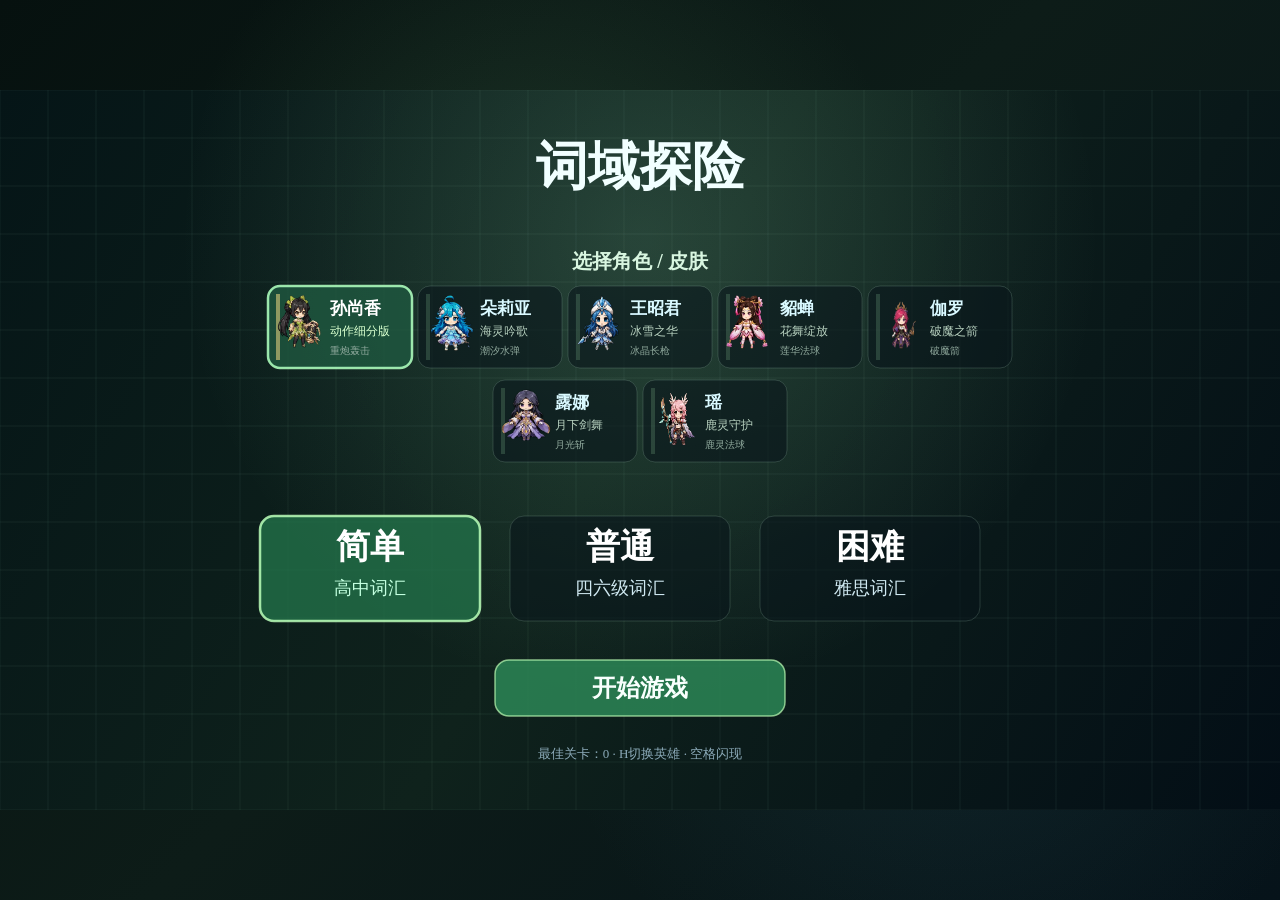
==== index.html @ 6ae08de0 "Initial GitHub Pages deployment" ====
<!doctype html>
<html lang="zh-CN">
<head>
  <meta charset="utf-8">
  <meta name="viewport" content="width=device-width, initial-scale=1, viewport-fit=cover, user-scalable=no">
  <meta name="theme-color" content="#071014">
  <title>词域探险 Word Realm</title>
  <link rel="stylesheet" href="./styles.css?v=20260703-maze-v51-lazy-cache">
</head>
<body>
  <main id="app" aria-label="词域探险 Word Realm">
    <canvas id="game" width="1280" height="720" aria-label="词域探险游戏画面"></canvas>

    <div id="touchLayer" aria-hidden="true">
      <div class="stick-zone" id="moveZone">
        <span>移动</span>
        <div class="stick-knob" id="moveKnob"></div>
      </div>
      <div class="touch-buttons">
        <button type="button" data-action="fire" class="primary">发射</button>
        <button type="button" data-action="dash">闪避</button>
        <button type="button" data-action="book">图鉴</button>
        <button type="button" data-action="pause">暂停</button>
      </div>
    </div>

    <div id="mobileSystemControls" aria-label="手机快捷控制">
      <button type="button" id="mobileFullscreenBtn" data-action="fullscreen">全屏</button>
      <button type="button" id="mobileResumeBtn" data-action="resume">继续</button>
      <button type="button" id="mobileRestartBtn" data-action="restart">重开</button>
    </div>

    <div id="loading" role="status">加载词库与素材...</div>
  </main>

  <script src="./game.js?v=20260703-maze-v51-lazy-cache" defer></script>
  <script>
    if ("serviceWorker" in navigator && location.protocol !== "file:") {
      window.addEventListener("load", () => {
        navigator.serviceWorker.register("./sw.js?v=20260703-maze-v51-lazy-cache").catch(console.warn);
      });
    }
  </script>
</body>
</html>
---- styles.css ----
html,
body {
  margin: 0;
  width: 100%;
  height: 100%;
  overflow: hidden;
  background: #071014;
  color: #eef5f8;
  font-family: "Microsoft YaHei UI", "PingFang SC", "Segoe UI", sans-serif;
  touch-action: none;
  -webkit-user-select: none;
  user-select: none;
}

#app {
  position: fixed;
  inset: 0;
  display: flex;
  align-items: center;
  justify-content: center;
  background: radial-gradient(circle at 50% 35%, #18242d 0, #071014 58%);
}

#game {
  width: min(100vw, calc(100vh * 16 / 9));
  height: min(100vh, calc(100vw * 9 / 16));
  display: block;
}

#loading {
  position: absolute;
  left: 50%;
  top: 50%;
  transform: translate(-50%, -50%);
  padding: 14px 18px;
  border: 1px solid rgba(255, 255, 255, 0.18);
  border-radius: 8px;
  background: rgba(8, 15, 20, 0.88);
  color: #d8e8ee;
  font-weight: 700;
}

#touchLayer {
  position: absolute;
  inset: 0;
  pointer-events: none;
  z-index: 3;
}

body:not([data-game-mode="playing"]) #touchLayer {
  display: none;
}

.stick-zone {
  position: absolute;
  bottom: max(22px, env(safe-area-inset-bottom));
  width: clamp(122px, 18vw, 168px);
  height: clamp(122px, 18vw, 168px);
  border-radius: 50%;
  border: 2px solid rgba(117, 218, 255, 0.28);
  background:
    radial-gradient(circle at 50% 50%, rgba(117, 218, 255, 0.18), rgba(8, 20, 28, 0.18) 58%, rgba(8, 20, 28, 0.06));
  box-shadow: inset 0 0 22px rgba(92, 206, 255, 0.16), 0 10px 28px rgba(0, 0, 0, 0.22);
  pointer-events: auto;
  touch-action: none;
}

.stick-zone span {
  position: absolute;
  left: 50%;
  top: 50%;
  transform: translate(-50%, -50%);
  color: rgba(238, 248, 250, 0.34);
  font-size: 12px;
  font-weight: 800;
}

#moveZone {
  left: max(24px, env(safe-area-inset-left));
}

#aimZone {
  right: max(126px, calc(env(safe-area-inset-right) + 126px));
  bottom: max(82px, calc(env(safe-area-inset-bottom) + 82px));
  width: clamp(58px, 8vw, 76px);
  height: clamp(58px, 8vw, 76px);
  border-color: rgba(132, 212, 255, 0.36);
  background: rgba(18, 38, 52, 0.2);
}

#aimZone span {
  display: none;
}

.stick-knob {
  position: absolute;
  left: 50%;
  top: 50%;
  width: 48px;
  height: 48px;
  margin: -24px;
  border-radius: 50%;
  border: 2px solid rgba(234, 245, 250, 0.62);
  background: rgba(120, 220, 255, 0.18);
  box-shadow: 0 10px 28px rgba(0, 0, 0, 0.44);
}

.stick-knob::after {
  content: "";
  position: absolute;
  left: 16px;
  top: 16px;
  width: 12px;
  height: 12px;
  border-radius: 50%;
  background: #f3cf62;
}

.touch-buttons {
  position: absolute;
  right: max(14px, env(safe-area-inset-right));
  bottom: max(12px, env(safe-area-inset-bottom));
  width: 350px;
  height: 238px;
  pointer-events: none;
}

.touch-buttons button {
  position: absolute;
  width: 68px;
  height: 68px;
  min-width: 0;
  border: 2px solid rgba(182, 222, 244, 0.58);
  border-radius: 50%;
  background:
    radial-gradient(circle at 38% 28%, rgba(255, 255, 255, 0.26), rgba(70, 129, 163, 0.48) 42%, rgba(13, 36, 50, 0.72));
  color: #f3f8fa;
  font: inherit;
  font-size: 13px;
  font-weight: 800;
  line-height: 1.08;
  pointer-events: auto;
  touch-action: none;
  text-shadow: 0 1px 4px rgba(0, 0, 0, 0.86);
  box-shadow: inset 0 0 16px rgba(255, 255, 255, 0.1), 0 8px 22px rgba(0, 0, 0, 0.34);
}

.touch-buttons button.primary {
  right: 18px;
  bottom: 18px;
  width: 102px;
  height: 102px;
  border-width: 3px;
  border-color: rgba(255, 219, 132, 0.72);
  background:
    radial-gradient(circle at 36% 30%, rgba(255, 255, 255, 0.34), rgba(255, 130, 217, 0.76) 35%, rgba(122, 42, 152, 0.86) 68%, rgba(33, 28, 62, 0.9));
  color: #fff8fd;
  font-size: 18px;
}

.touch-buttons button:active {
  filter: brightness(1.18);
  transform: scale(0.96);
}

.touch-buttons button[data-action="dash"] {
  right: 154px;
  bottom: 16px;
  background:
    radial-gradient(circle at 38% 30%, rgba(255, 255, 255, 0.3), rgba(255, 214, 77, 0.7) 38%, rgba(88, 66, 18, 0.82));
}

.touch-buttons button[data-action="potion"] {
  right: 126px;
  bottom: 116px;
  width: 78px;
  height: 78px;
  background:
    radial-gradient(circle at 36% 28%, rgba(255, 255, 255, 0.28), rgba(153, 94, 255, 0.74) 40%, rgba(61, 37, 111, 0.84));
}

.touch-buttons button[data-action="interact"] {
  right: 224px;
  bottom: 88px;
  width: 70px;
  height: 70px;
  background:
    radial-gradient(circle at 36% 28%, rgba(255, 255, 255, 0.28), rgba(88, 208, 139, 0.7) 42%, rgba(24, 84, 58, 0.82));
}

.touch-buttons button[data-action="book"] {
  right: 242px;
  bottom: 8px;
  width: 54px;
  height: 54px;
  font-size: 12px;
  background: rgba(20, 44, 58, 0.72);
}

.touch-buttons button[data-action="pause"] {
  right: 8px;
  bottom: 140px;
  width: 50px;
  height: 50px;
  font-size: 12px;
  background: rgba(20, 44, 58, 0.72);
}

@media (hover: hover) and (pointer: fine) and (min-width: 760px) {
  #touchLayer {
    display: none;
  }
}

@media (orientation: portrait) {
  .stick-zone {
    bottom: max(24px, env(safe-area-inset-bottom));
    width: min(34vw, 150px);
    height: min(34vw, 150px);
  }

  .touch-buttons {
    right: max(8px, env(safe-area-inset-right));
    bottom: max(10px, env(safe-area-inset-bottom));
    width: min(58vw, 300px);
    height: 228px;
  }

  .touch-buttons button,
  .touch-buttons button.primary {
    width: 58px;
    height: 58px;
    font-size: 12px;
  }

  .touch-buttons button.primary {
    right: 8px;
    bottom: 16px;
    width: 92px;
    height: 92px;
    font-size: 16px;
  }

  .touch-buttons button[data-action="dash"] {
    right: 112px;
    bottom: 14px;
  }

  .touch-buttons button[data-action="potion"] {
    right: 92px;
    bottom: 100px;
    width: 72px;
    height: 72px;
  }

  .touch-buttons button[data-action="interact"] {
    right: 170px;
    bottom: 74px;
    width: 66px;
    height: 66px;
  }

  .touch-buttons button[data-action="book"] {
    right: 182px;
    bottom: 8px;
    width: 50px;
    height: 50px;
  }

  .touch-buttons button[data-action="pause"] {
    right: 4px;
    bottom: 128px;
    width: 48px;
    height: 48px;
  }

  #aimZone {
    right: max(112px, calc(env(safe-area-inset-right) + 112px));
    bottom: max(54px, calc(env(safe-area-inset-bottom) + 54px));
    width: 72px;
    height: 72px;
  }
}

/* v4 mobile control cleanup: no interact button, no right aim wheel, no shield button. */
#mobileSystemControls {
  position: absolute;
  top: max(12px, env(safe-area-inset-top));
  right: max(12px, env(safe-area-inset-right));
  z-index: 12;
  display: none;
  flex-direction: column;
  gap: 8px;
  pointer-events: auto;
}

#mobileSystemControls button {
  min-width: 58px;
  height: 38px;
  padding: 0 12px;
  border: 1px solid rgba(192, 232, 255, 0.62);
  border-radius: 999px;
  background: rgba(12, 31, 44, 0.76);
  color: #effaff;
  font: inherit;
  font-size: 14px;
  font-weight: 800;
  letter-spacing: 0.02em;
  pointer-events: auto;
  touch-action: manipulation;
  -webkit-tap-highlight-color: transparent;
  text-shadow: 0 1px 4px rgba(0, 0, 0, 0.82);
  box-shadow: 0 8px 22px rgba(0, 0, 0, 0.28), inset 0 0 12px rgba(255, 255, 255, 0.08);
}

#mobileSystemControls button:active {
  transform: scale(0.96);
  filter: brightness(1.14);
}

#mobileResumeBtn {
  display: none !important;
  background: rgba(56, 117, 73, 0.86) !important;
  border-color: rgba(170, 255, 179, 0.72) !important;
}

body[data-game-mode="paused"] #mobileSystemControls #mobileResumeBtn {
  display: inline-flex !important;
  align-items: center;
  justify-content: center;
}

#mobileSystemControls #mobileRestartBtn {
  display: none !important;
  background: rgba(117, 76, 40, 0.86) !important;
  border-color: rgba(255, 211, 133, 0.72) !important;
}

body[data-game-mode="playing"] #mobileSystemControls #mobileRestartBtn,
body[data-game-mode="paused"] #mobileSystemControls #mobileRestartBtn {
  display: inline-flex !important;
  align-items: center;
  justify-content: center;
}

@media (hover: none), (pointer: coarse), (max-width: 900px) {
  #mobileSystemControls {
    display: flex;
  }

  body[data-game-mode="playing"] #touchLayer {
    display: block;
  }

  #aimZone,
  .touch-buttons button[data-action="interact"],
  .touch-buttons button[data-action="potion"] {
    display: none !important;
  }

  .touch-buttons {
    right: max(14px, env(safe-area-inset-right));
    bottom: max(12px, env(safe-area-inset-bottom));
    width: 216px;
    height: 156px;
  }

  .touch-buttons button.primary {
    right: 8px;
    bottom: 10px;
    width: 104px;
    height: 104px;
  }

  .touch-buttons button[data-action="dash"] {
    right: 122px;
    bottom: 12px;
    width: 72px;
    height: 72px;
  }

  .touch-buttons button[data-action="book"] {
    right: 128px;
    bottom: 94px;
    width: 56px;
    height: 48px;
    border-radius: 16px;
  }

  .touch-buttons button[data-action="pause"] {
    right: 16px;
    bottom: 122px;
    width: 64px;
    height: 42px;
    border-radius: 16px;
  }
}

@media (orientation: portrait) {
  .touch-buttons {
    width: 206px;
    height: 148px;
  }

  .touch-buttons button.primary {
    right: 4px;
    bottom: 8px;
    width: 96px;
    height: 96px;
  }

  .touch-buttons button[data-action="dash"] {
    right: 112px;
    bottom: 10px;
    width: 68px;
    height: 68px;
  }

  .touch-buttons button[data-action="book"] {
    right: 118px;
    bottom: 88px;
  }

  .touch-buttons button[data-action="pause"] {
    right: 8px;
    bottom: 112px;
  }
}


#app:fullscreen,
#app:-webkit-full-screen,
body[data-fullscreen="1"] #app {
  width: 100vw;
  height: 100vh;
  background: radial-gradient(circle at 50% 40%, #1f2b39 0, #060c11 72%);
}

#app:fullscreen #game,
#app:-webkit-full-screen #game,
body[data-fullscreen="1"] #game {
  width: 100vw;
  height: 100vh;
  max-width: 100vw;
  max-height: 100vh;
  object-fit: contain;
}


/* v19 UI polish */
#app {
  background: radial-gradient(circle at 50% 35%, #16202a 0, #091117 62%, #060b10 100%);
}

#loading {
  padding: 16px 22px;
  border: 1px solid rgba(181, 223, 245, 0.22);
  border-radius: 14px;
  background: rgba(7, 13, 18, 0.88);
  box-shadow: 0 14px 40px rgba(0,0,0,.35);
}

.stick-zone {
  border-color: rgba(163, 223, 248, 0.34);
  background: radial-gradient(circle at 50% 50%, rgba(118, 208, 248, 0.2), rgba(8, 20, 28, 0.28) 56%, rgba(8, 20, 28, 0.08));
}

.stick-knob {
  width: 52px;
  height: 52px;
  margin: -26px;
  border-radius: 50%;
  background: linear-gradient(180deg, rgba(166,232,255,.35), rgba(85,177,214,.18));
}

.touch-buttons {
  width: 264px;
  height: 184px;
  right: max(16px, env(safe-area-inset-right));
  bottom: max(16px, env(safe-area-inset-bottom));
}

.touch-buttons button {
  border-radius: 22px;
  backdrop-filter: blur(6px);
  -webkit-backdrop-filter: blur(6px);
}

.touch-buttons button.primary {
  right: 10px;
  bottom: 10px;
  width: 110px;
  height: 110px;
  border-radius: 28px;
  font-size: 19px;
  box-shadow: inset 0 0 18px rgba(255,255,255,.08), 0 12px 28px rgba(0,0,0,.38);
}

.touch-buttons button[data-action="dash"] {
  right: 128px;
  bottom: 12px;
  width: 82px;
  height: 82px;
  border-radius: 24px;
}

.touch-buttons button[data-action="book"] {
  right: 132px;
  bottom: 106px;
  width: 74px;
  height: 48px;
  border-radius: 16px;
}

.touch-buttons button[data-action="pause"] {
  right: 16px;
  bottom: 128px;
  width: 78px;
  height: 48px;
  border-radius: 16px;
}

#mobileSystemControls {
  top: max(12px, env(safe-area-inset-top));
  right: max(12px, env(safe-area-inset-right));
  flex-direction: row;
  flex-wrap: wrap;
  justify-content: flex-end;
  gap: 10px;
  max-width: 260px;
}

#mobileSystemControls button {
  min-width: 68px;
  height: 40px;
  padding: 0 14px;
  border-radius: 14px;
  background: rgba(8, 18, 27, 0.84);
  box-shadow: 0 10px 24px rgba(0, 0, 0, 0.32), inset 0 0 14px rgba(255,255,255,.06);
}

@media (hover: none), (pointer: coarse), (max-width: 900px) {
  .touch-buttons {
    width: 248px;
    height: 178px;
  }
  .touch-buttons button.primary {
    width: 104px;
    height: 104px;
  }
  .touch-buttons button[data-action="dash"] {
    width: 78px;
    height: 78px;
  }
  .touch-buttons button[data-action="book"] {
    width: 70px;
    height: 46px;
  }
  .touch-buttons button[data-action="pause"] {
    width: 72px;
    height: 46px;
  }
}

@media (orientation: portrait) {
  .touch-buttons {
    width: 236px;
    height: 170px;
  }
  .touch-buttons button.primary {
    width: 100px;
    height: 100px;
  }
  .touch-buttons button[data-action="dash"] {
    width: 74px;
    height: 74px;
  }
}


/* v20: 右上角头像作为设置入口，手机系统按钮移到左上避免遮挡头像 */
#mobileSystemControls {
  left: max(12px, env(safe-area-inset-left));
  right: auto;
  justify-content: flex-start;
}

#mobileSystemControls button {
  min-width: 62px;
  height: 38px;
}


/* v24 科技感 + 磨砂玻璃质感 */
#app {
  background:
    radial-gradient(circle at 50% 32%, rgba(18, 72, 98, .34), transparent 42%),
    linear-gradient(135deg, #040b12 0%, #091521 48%, #021016 100%);
}

#loading {
  border-radius: 16px;
  border-color: rgba(121, 232, 255, .38);
  background: rgba(8, 22, 33, .62);
  backdrop-filter: blur(14px) saturate(1.3);
  -webkit-backdrop-filter: blur(14px) saturate(1.3);
  box-shadow: 0 18px 48px rgba(0,0,0,.46), inset 0 0 24px rgba(105, 230, 255, .08);
}

.stick-zone,
.touch-buttons button,
#mobileSystemControls button {
  backdrop-filter: blur(14px) saturate(1.35);
  -webkit-backdrop-filter: blur(14px) saturate(1.35);
}

.stick-zone {
  border-color: rgba(112, 232, 255, .38);
  background:
    radial-gradient(circle at 50% 50%, rgba(128, 234, 255, .16), rgba(12, 30, 44, .28) 58%, rgba(9, 18, 28, .10));
  box-shadow: inset 0 0 22px rgba(112, 232, 255, .16), 0 14px 30px rgba(0,0,0,.36);
}

.stick-knob {
  border-color: rgba(223, 252, 255, .68);
  background: linear-gradient(180deg, rgba(210, 250, 255, .36), rgba(72, 202, 239, .22));
  box-shadow: 0 12px 30px rgba(0,0,0,.44), inset 0 0 16px rgba(122,232,255,.12);
}

.touch-buttons button {
  border: 1px solid rgba(134, 230, 255, .45);
  border-radius: 22px;
  background:
    linear-gradient(145deg, rgba(255,255,255,.18), rgba(255,255,255,.04)),
    rgba(8, 25, 38, .50);
  color: #effcff;
  box-shadow: 0 12px 30px rgba(0,0,0,.36), inset 0 0 18px rgba(121, 232, 255, .08);
}

.touch-buttons button.primary {
  border-color: rgba(255, 224, 135, .64);
  background:
    linear-gradient(145deg, rgba(255,255,255,.22), rgba(255,255,255,.06)),
    radial-gradient(circle at 35% 25%, rgba(255,222,135,.40), rgba(20,92,124,.58) 52%, rgba(7,23,38,.72));
}

.touch-buttons button[data-action="dash"] {
  border-color: rgba(133, 255, 215, .55);
  background:
    linear-gradient(145deg, rgba(255,255,255,.18), rgba(255,255,255,.04)),
    radial-gradient(circle at 35% 25%, rgba(111,255,217,.28), rgba(8,63,74,.58) 58%, rgba(7,23,38,.72));
}

.touch-buttons button[data-action="book"],
.touch-buttons button[data-action="pause"],
#mobileSystemControls button {
  border-color: rgba(134, 230, 255, .40);
  background:
    linear-gradient(145deg, rgba(255,255,255,.15), rgba(255,255,255,.04)),
    rgba(7, 22, 34, .56);
}

.touch-buttons button:active,
#mobileSystemControls button:active {
  filter: brightness(1.22);
  transform: scale(.96);
}

#mobileSystemControls button {
  border-radius: 16px;
  color: #eaffff;
  text-shadow: 0 1px 5px rgba(0,0,0,.75);
}

/* v40: softer art direction and steadier mobile controls */
#app {
  background:
    radial-gradient(circle at 42% 28%, rgba(81, 134, 91, .26), transparent 38%),
    radial-gradient(circle at 74% 70%, rgba(52, 105, 123, .18), transparent 36%),
    linear-gradient(135deg, #06110f 0%, #0d1c18 48%, #06131a 100%);
}

#game {
  filter: saturate(1.04) contrast(1.02);
}

.stick-zone {
  border-color: rgba(186, 233, 203, .42);
  background:
    radial-gradient(circle at 50% 50%, rgba(214, 246, 209, .14), rgba(22, 50, 45, .30) 58%, rgba(9, 18, 20, .12));
}

.stick-knob::after {
  background: #ffe08a;
}

.touch-buttons {
  width: 252px;
  height: 180px;
}

.touch-buttons button {
  border-color: rgba(202, 239, 215, .46);
  color: #f4fff7;
  background:
    linear-gradient(145deg, rgba(255,255,255,.18), rgba(255,255,255,.05)),
    rgba(11, 31, 29, .54);
}

.touch-buttons button.primary {
  border-color: rgba(255, 226, 144, .72);
  background:
    linear-gradient(145deg, rgba(255,255,255,.24), rgba(255,255,255,.07)),
    radial-gradient(circle at 35% 25%, rgba(255,222,135,.44), rgba(48,122,85,.66) 54%, rgba(8,30,32,.76));
}

.touch-buttons button[data-action="dash"] {
  border-color: rgba(151, 241, 206, .62);
  background:
    linear-gradient(145deg, rgba(255,255,255,.19), rgba(255,255,255,.05)),
    radial-gradient(circle at 35% 25%, rgba(134,245,199,.32), rgba(33,94,72,.62) 58%, rgba(8,30,32,.76));
}

#mobileSystemControls {
  top: max(12px, env(safe-area-inset-top));
  left: max(12px, env(safe-area-inset-left));
  right: auto;
  max-width: min(50vw, 260px);
  gap: 8px;
}

#mobileSystemControls button {
  min-width: 60px;
  height: 38px;
  border-radius: 14px;
  border-color: rgba(202, 239, 215, .44);
  background:
    linear-gradient(145deg, rgba(255,255,255,.15), rgba(255,255,255,.04)),
    rgba(8, 24, 27, .66);
}

body[data-game-mode="playing"] #mobileSystemControls,
body[data-game-mode="paused"] #mobileSystemControls {
  top: max(58px, calc(env(safe-area-inset-top) + 58px));
  flex-direction: column;
  align-items: flex-start;
  max-width: 72px;
}
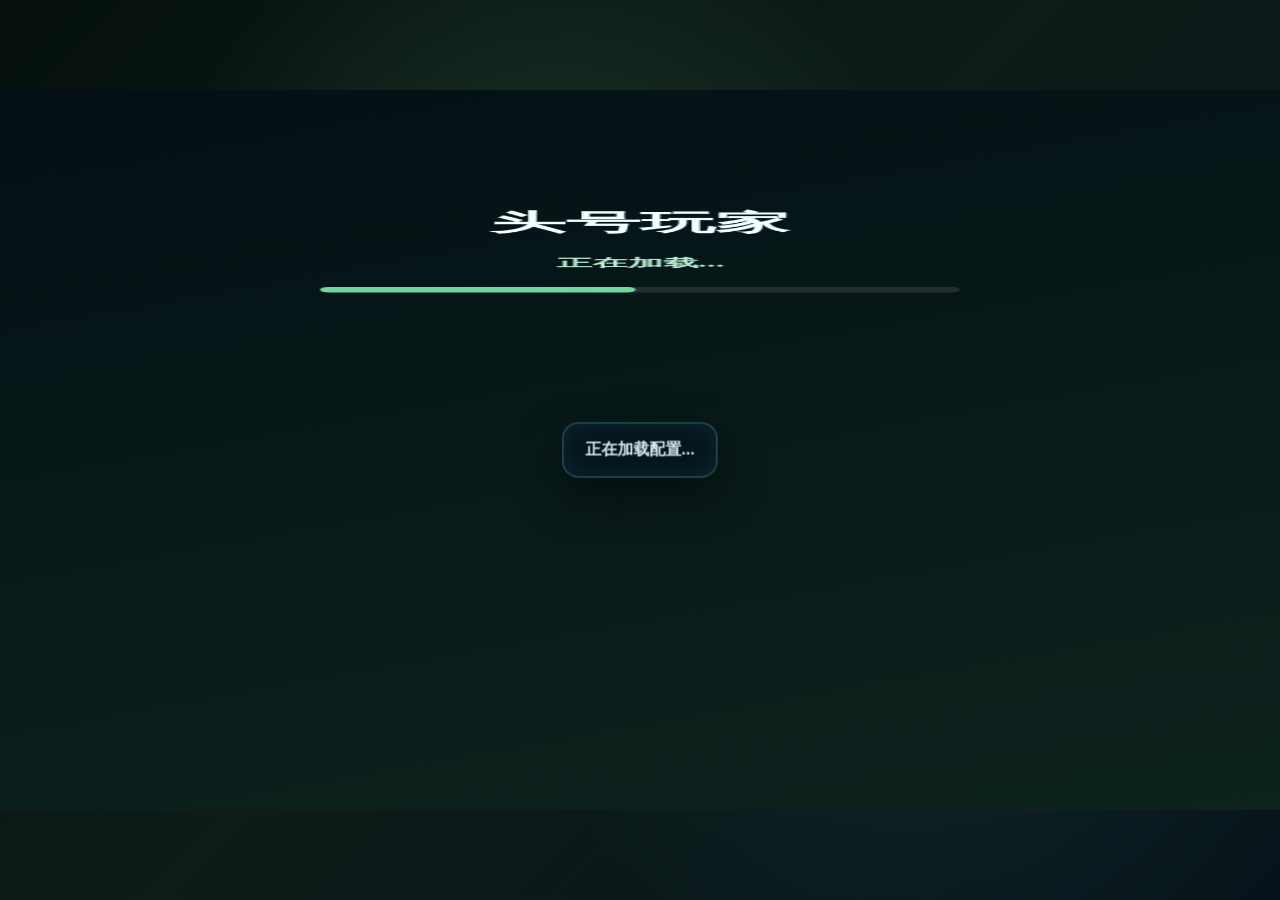
==== commit 9bf10934: "Add files via upload" ====
--- a/index.html
+++ b/index.html
@@ -1,43 +1,107 @@
 <!doctype html>
+<!--
+  《头号玩家》入口页面
+
+  你平时主要改三类地方：
+  1. 页面标题 <title>。
+  2. CSS / JS 后面的 ?v=版本号。
+  3. 手机按钮文字。
+
+  注意：
+  - 大部分游戏逻辑都在 game.js。
+  - 样式在 styles.css。
+  - 素材、英雄、怪物、Boss、道具、词库优先改 assets/config 里的 JSON。
+  - JSON 文件不能写注释，否则浏览器读取会失败。
+-->
 <html lang="zh-CN">
 <head>
   <meta charset="utf-8">
   <meta name="viewport" content="width=device-width, initial-scale=1, viewport-fit=cover, user-scalable=no">
   <meta name="theme-color" content="#071014">
-  <title>词域探险 Word Realm</title>
-  <link rel="stylesheet" href="./styles.css?v=20260703-maze-v51-lazy-cache">
+  <meta name="screen-orientation" content="portrait">
+  <title>头号玩家</title>
+
+  <!--
+    样式文件版本号：
+    正式修改 styles.css 后，建议同步修改这里的 v=xxx。
+    例如改成：./styles.css?v=20260704-v76-ui
+    这样手机和浏览器才不会继续读取旧样式缓存。
+  -->
+  <link rel="stylesheet" href="./styles.css?v=20260704-v118-hidden-joystick-no-frost">
 </head>
 <body>
-  <main id="app" aria-label="词域探险 Word Realm">
-    <canvas id="game" width="1280" height="720" aria-label="词域探险游戏画面"></canvas>
+  <main id="app" aria-label="头号玩家">
+    <!--
+      游戏主画布：
+      width="1280" height="720" 是游戏内部逻辑分辨率，正好 16:9。
+      不建议直接改这里；如果要改比例，需要同步改 game.js 里的 W/H 和大量 UI 坐标。
+    -->
+    <canvas id="game" width="1280" height="720" aria-label="头号玩家游戏画面"></canvas>
 
+    <!--
+      手机触控层：
+      - 竖屏手机端改为双手操作：
+        1）左手隐藏摇杆：按下时出现，360° 全方向移动；
+        2）右手点击：按点击位置发射；
+        3）右手拖动：拖动瞄准，松手发射；
+        4）右手长按：图鉴；
+        5）右手双击：闪现。
+      - 横屏模式仍保留传统摇杆 + 按钮方案。
+     
+      【自己可以改】按钮显示文字，比如“闪避”改成“闪现”。
+      【不要随便改】data-action="fire/dash/book"，除非 game.js 里也同步改。
+    -->
     <div id="touchLayer" aria-hidden="true">
       <div class="stick-zone" id="moveZone">
         <span>移动</span>
         <div class="stick-knob" id="moveKnob"></div>
       </div>
+      <div id="rightGestureZone" class="right-gesture-zone">
+        <div class="right-gesture-hint">点击发射 · 拖动瞄准松手发射 · 长按图鉴 · 双击闪现</div>
+      </div>
       <div class="touch-buttons">
         <button type="button" data-action="fire" class="primary">发射</button>
         <button type="button" data-action="dash">闪避</button>
         <button type="button" data-action="book">图鉴</button>
-        <button type="button" data-action="pause">暂停</button>
       </div>
     </div>
 
+    <!--
+      手机系统按钮：
+      按规范，手机端不显示暂停按钮，所以这里只有全屏、继续、重开。
+      data-action 同样对应 game.js 的 runTouchAction()。
+    -->
     <div id="mobileSystemControls" aria-label="手机快捷控制">
       <button type="button" id="mobileFullscreenBtn" data-action="fullscreen">全屏</button>
       <button type="button" id="mobileResumeBtn" data-action="resume">继续</button>
       <button type="button" id="mobileRestartBtn" data-action="restart">重开</button>
     </div>
 
+    <!--
+      加载提示文字：
+      boot() 和 startGame() 会动态修改这里的内容。
+      你可以改默认文字，但真正加载中的文字主要在 game.js 里。
+    -->
     <div id="loading" role="status">加载词库与素材...</div>
   </main>
 
-  <script src="./game.js?v=20260703-maze-v51-lazy-cache" defer></script>
+  <!--
+    游戏主逻辑文件。
+    defer 表示等 HTML 解析完成后再执行，避免 game.js 找不到 canvas/loading 元素。
+    正式改 game.js 后，建议同步改这里的 v=xxx。
+  -->
+  <script src="./game.js?v=20260704-v118-hidden-joystick-no-frost" defer></script>
+
   <script>
-    if ("serviceWorker" in navigator && location.protocol !== "file:") {
+    // Service Worker 缓存开关。
+    // 访问 index.html?dev=1 或 index.html?nocache=1 时，跳过 Service Worker 注册，方便调试新文件。
+    const skipServiceWorker = /(?:^|[?&])(dev|nocache)=1(?:&|$)/.test(location.search);
+
+    // file:// 直接打开网页时不能注册 Service Worker，必须用本地服务器或线上地址。
+    if ("serviceWorker" in navigator && location.protocol !== "file:" && !skipServiceWorker) {
       window.addEventListener("load", () => {
-        navigator.serviceWorker.register("./sw.js?v=20260703-maze-v51-lazy-cache").catch(console.warn);
+        // 正式改 sw.js 后，也要同步改这里的 v=xxx。
+        navigator.serviceWorker.register("./sw.js?v=20260704-v118-hidden-joystick-no-frost").catch(console.warn);
       });
     }
   </script>
--- a/styles.css
+++ b/styles.css
@@ -746,3 +746,86 @@
   align-items: flex-start;
   max-width: 72px;
 }
+
+
+/* v52 mobile controls + forced landscape */
+.stick-zone,
+.touch-buttons button {
+  opacity: 0.58;
+}
+
+.stick-zone:active,
+.touch-buttons button:active {
+  opacity: 0.78;
+}
+
+.touch-buttons button,
+.touch-buttons button.primary,
+.touch-buttons button[data-action="dash"],
+.touch-buttons button[data-action="book"] {
+  border-radius: 50% !important;
+}
+
+.touch-buttons button.primary {
+  width: 96px !important;
+  height: 96px !important;
+  right: 10px !important;
+  bottom: 10px !important;
+}
+
+.touch-buttons button[data-action="dash"] {
+  width: 72px !important;
+  height: 72px !important;
+  right: 120px !important;
+  bottom: 16px !important;
+}
+
+.touch-buttons button[data-action="book"] {
+  width: 58px !important;
+  height: 58px !important;
+  right: 132px !important;
+  bottom: 98px !important;
+}
+
+.touch-buttons button[data-action="book"]:disabled {
+  opacity: 0.34;
+  filter: grayscale(0.45);
+}
+
+.touch-buttons button[data-action="pause"] {
+  display: none !important;
+}
+
+@media (hover: none), (pointer: coarse), (max-width: 900px) {
+  .touch-buttons {
+    width: 224px !important;
+    height: 166px !important;
+  }
+}
+
+/* 安卓浏览器不自动旋转时，进入全屏后用CSS强制横屏兜底 */
+@media (orientation: portrait) {
+  body[data-fullscreen="1"][data-force-landscape="1"] #app {
+    inset: auto !important;
+    left: 50% !important;
+    top: 50% !important;
+    width: 100vh !important;
+    height: 100vw !important;
+    transform: translate(-50%, -50%) rotate(90deg) !important;
+    transform-origin: center center !important;
+    overflow: hidden !important;
+  }
+
+  body[data-fullscreen="1"][data-force-landscape="1"] #game {
+    width: 100vh !important;
+    height: 100vw !important;
+    max-width: 100vh !important;
+    max-height: 100vw !important;
+  }
+
+  body[data-fullscreen="1"][data-force-landscape="1"] #touchLayer,
+  body[data-fullscreen="1"][data-force-landscape="1"] #mobileSystemControls,
+  body[data-fullscreen="1"][data-force-landscape="1"] #loading {
+    transform-origin: center center;
+  }
+}
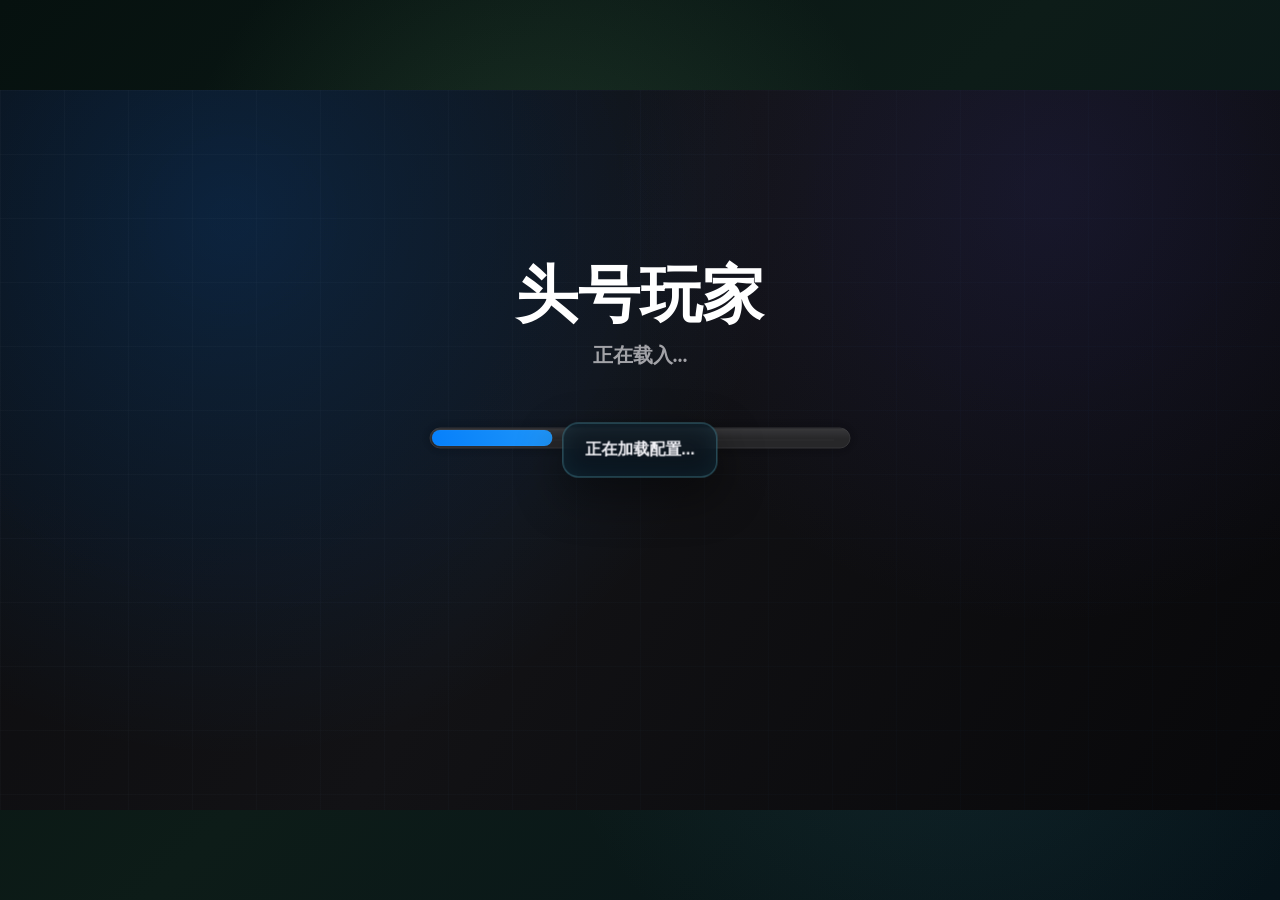
==== commit 942d1ffe: "Add files via upload" ====
--- a/index.html
+++ b/index.html
@@ -18,7 +18,7 @@
   <meta charset="utf-8">
   <meta name="viewport" content="width=device-width, initial-scale=1, viewport-fit=cover, user-scalable=no">
   <meta name="theme-color" content="#071014">
-  <meta name="screen-orientation" content="portrait">
+  <meta name="screen-orientation" content="landscape">
   <title>头号玩家</title>
 
   <!--
@@ -27,7 +27,7 @@
     例如改成：./styles.css?v=20260704-v76-ui
     这样手机和浏览器才不会继续读取旧样式缓存。
   -->
-  <link rel="stylesheet" href="./styles.css?v=20260704-v118-hidden-joystick-no-frost">
+  <link rel="stylesheet" href="./styles.css?v=20260705-v120-hud-stats-avatar-gap">
 </head>
 <body>
   <main id="app" aria-label="头号玩家">
@@ -40,13 +40,14 @@
 
     <!--
       手机触控层：
-      - 竖屏手机端改为双手操作：
-        1）左手隐藏摇杆：按下时出现，360° 全方向移动；
-        2）右手点击：按点击位置发射；
-        3）右手拖动：拖动瞄准，松手发射；
-        4）右手长按：图鉴；
-        5）右手双击：闪现。
-      - 横屏模式仍保留传统摇杆 + 按钮方案。
+      - 左侧 stick-zone 是移动摇杆。
+      - 右侧 touch-buttons 是发射、闪避、图鉴按钮。
+      - 手机端发射以按钮为主：
+        1）点一下“发射”：按当前移动方向发射；
+        2）不移动时点“发射”：按当前面朝方向发射；
+        3）按住“发射”并拖动：按拖动主方向发射。
+      - 手机端不再显示鼠标瞄准点，也不依赖点击画布瞄准。
+      - 按钮通过 data-action 和 game.js 里的触控逻辑对应。
      
       【自己可以改】按钮显示文字，比如“闪避”改成“闪现”。
       【不要随便改】data-action="fire/dash/book"，除非 game.js 里也同步改。
@@ -55,9 +56,6 @@
       <div class="stick-zone" id="moveZone">
         <span>移动</span>
         <div class="stick-knob" id="moveKnob"></div>
-      </div>
-      <div id="rightGestureZone" class="right-gesture-zone">
-        <div class="right-gesture-hint">点击发射 · 拖动瞄准松手发射 · 长按图鉴 · 双击闪现</div>
       </div>
       <div class="touch-buttons">
         <button type="button" data-action="fire" class="primary">发射</button>
@@ -90,7 +88,7 @@
     defer 表示等 HTML 解析完成后再执行，避免 game.js 找不到 canvas/loading 元素。
     正式改 game.js 后，建议同步改这里的 v=xxx。
   -->
-  <script src="./game.js?v=20260704-v118-hidden-joystick-no-frost" defer></script>
+  <script src="./game.js?v=20260705-v120-hud-stats-avatar-gap" defer></script>
 
   <script>
     // Service Worker 缓存开关。
@@ -101,7 +99,7 @@
     if ("serviceWorker" in navigator && location.protocol !== "file:" && !skipServiceWorker) {
       window.addEventListener("load", () => {
         // 正式改 sw.js 后，也要同步改这里的 v=xxx。
-        navigator.serviceWorker.register("./sw.js?v=20260704-v118-hidden-joystick-no-frost").catch(console.warn);
+        navigator.serviceWorker.register("./sw.js?v=20260705-v120-hud-stats-avatar-gap").catch(console.warn);
       });
     }
   </script>
--- a/styles.css
+++ b/styles.css
@@ -4,8 +4,8 @@
   width: 100%;
   height: 100%;
   overflow: hidden;
-  background: #071014;
-  color: #eef5f8;
+  background: #000000;
+  color: #f2f2f7;
   font-family: "Microsoft YaHei UI", "PingFang SC", "Segoe UI", sans-serif;
   touch-action: none;
   -webkit-user-select: none;
@@ -18,7 +18,8 @@
   display: flex;
   align-items: center;
   justify-content: center;
-  background: radial-gradient(circle at 50% 35%, #18242d 0, #071014 58%);
+  background:
+    linear-gradient(180deg, #000000 0%, #08080a 100%);
 }
 
 #game {
@@ -33,10 +34,12 @@
   top: 50%;
   transform: translate(-50%, -50%);
   padding: 14px 18px;
-  border: 1px solid rgba(255, 255, 255, 0.18);
-  border-radius: 8px;
-  background: rgba(8, 15, 20, 0.88);
-  color: #d8e8ee;
+  border: 1px solid rgba(58,58,60,.92);
+  border-radius: 16px;
+  background: linear-gradient(180deg, rgba(36,36,38,.94), rgba(28,28,30,.96));
+  backdrop-filter: blur(18px) saturate(140%);
+  box-shadow: 0 12px 24px rgba(0,0,0,.20), inset 0 1px 0 rgba(255,255,255,.05);
+  color: #f2f2f7;
   font-weight: 700;
 }
 
@@ -57,10 +60,10 @@
   width: clamp(122px, 18vw, 168px);
   height: clamp(122px, 18vw, 168px);
   border-radius: 50%;
-  border: 2px solid rgba(117, 218, 255, 0.28);
-  background:
-    radial-gradient(circle at 50% 50%, rgba(117, 218, 255, 0.18), rgba(8, 20, 28, 0.18) 58%, rgba(8, 20, 28, 0.06));
-  box-shadow: inset 0 0 22px rgba(92, 206, 255, 0.16), 0 10px 28px rgba(0, 0, 0, 0.22);
+  border: 1px solid rgba(58,58,60,.88);
+  backdrop-filter: blur(12px) saturate(140%);
+  background: linear-gradient(180deg, rgba(44,44,46,.86), rgba(28,28,30,.90));
+  box-shadow: inset 0 1px 0 rgba(255,255,255,.05), 0 12px 20px rgba(0,0,0,.22);
   pointer-events: auto;
   touch-action: none;
 }
@@ -70,7 +73,7 @@
   left: 50%;
   top: 50%;
   transform: translate(-50%, -50%);
-  color: rgba(238, 248, 250, 0.34);
+  color: rgba(255,255,255,0.28);
   font-size: 12px;
   font-weight: 800;
 }
@@ -84,8 +87,8 @@
   bottom: max(82px, calc(env(safe-area-inset-bottom) + 82px));
   width: clamp(58px, 8vw, 76px);
   height: clamp(58px, 8vw, 76px);
-  border-color: rgba(132, 212, 255, 0.36);
-  background: rgba(18, 38, 52, 0.2);
+  border-color: rgba(58,58,60,.88);
+  background: linear-gradient(180deg, rgba(44,44,46,.84), rgba(28,28,30,.90));
 }
 
 #aimZone span {
@@ -100,9 +103,10 @@
   height: 48px;
   margin: -24px;
   border-radius: 50%;
-  border: 2px solid rgba(234, 245, 250, 0.62);
-  background: rgba(120, 220, 255, 0.18);
-  box-shadow: 0 10px 28px rgba(0, 0, 0, 0.44);
+  border: 1px solid rgba(58,58,60,.88);
+  background: linear-gradient(180deg, rgba(120,120,128,.42), rgba(72,72,74,.26));
+  backdrop-filter: blur(10px) saturate(140%);
+  box-shadow: 0 14px 32px rgba(0, 0, 0, 0.36), inset 0 1px 0 rgba(255,255,255,.18);
 }
 
 .stick-knob::after {
@@ -113,7 +117,7 @@
   width: 12px;
   height: 12px;
   border-radius: 50%;
-  background: #f3cf62;
+  background: linear-gradient(180deg, #ffffff, #d1d1d6);
 }
 
 .touch-buttons {
@@ -130,11 +134,11 @@
   width: 68px;
   height: 68px;
   min-width: 0;
-  border: 2px solid rgba(182, 222, 244, 0.58);
+  border: 1px solid rgba(58,58,60,.88);
+  backdrop-filter: blur(12px) saturate(150%);
   border-radius: 50%;
-  background:
-    radial-gradient(circle at 38% 28%, rgba(255, 255, 255, 0.26), rgba(70, 129, 163, 0.48) 42%, rgba(13, 36, 50, 0.72));
-  color: #f3f8fa;
+  background: linear-gradient(180deg, rgba(44,44,46,.92), rgba(28,28,30,.96));
+  color: #f2f2f7;
   font: inherit;
   font-size: 13px;
   font-weight: 800;
@@ -142,7 +146,7 @@
   pointer-events: auto;
   touch-action: none;
   text-shadow: 0 1px 4px rgba(0, 0, 0, 0.86);
-  box-shadow: inset 0 0 16px rgba(255, 255, 255, 0.1), 0 8px 22px rgba(0, 0, 0, 0.34);
+  box-shadow: inset 0 1px 0 rgba(255,255,255,.04), 0 12px 18px rgba(0,0,0,.20);
 }
 
 .touch-buttons button.primary {
@@ -151,10 +155,9 @@
   width: 102px;
   height: 102px;
   border-width: 3px;
-  border-color: rgba(255, 219, 132, 0.72);
-  background:
-    radial-gradient(circle at 36% 30%, rgba(255, 255, 255, 0.34), rgba(255, 130, 217, 0.76) 35%, rgba(122, 42, 152, 0.86) 68%, rgba(33, 28, 62, 0.9));
-  color: #fff8fd;
+  border-color: rgba(10,132,255,0.42);
+  background: linear-gradient(180deg, rgba(10,132,255,.95), rgba(64,156,255,.95));
+  color: #ffffff;
   font-size: 18px;
 }
 
@@ -166,8 +169,7 @@
 .touch-buttons button[data-action="dash"] {
   right: 154px;
   bottom: 16px;
-  background:
-    radial-gradient(circle at 38% 30%, rgba(255, 255, 255, 0.3), rgba(255, 214, 77, 0.7) 38%, rgba(88, 66, 18, 0.82));
+  background: linear-gradient(180deg, rgba(44,44,46,.92), rgba(28,28,30,.96));
 }
 
 .touch-buttons button[data-action="potion"] {
@@ -175,8 +177,7 @@
   bottom: 116px;
   width: 78px;
   height: 78px;
-  background:
-    radial-gradient(circle at 36% 28%, rgba(255, 255, 255, 0.28), rgba(153, 94, 255, 0.74) 40%, rgba(61, 37, 111, 0.84));
+  background: linear-gradient(180deg, rgba(44,44,46,.92), rgba(28,28,30,.96));
 }
 
 .touch-buttons button[data-action="interact"] {
@@ -184,8 +185,7 @@
   bottom: 88px;
   width: 70px;
   height: 70px;
-  background:
-    radial-gradient(circle at 36% 28%, rgba(255, 255, 255, 0.28), rgba(88, 208, 139, 0.7) 42%, rgba(24, 84, 58, 0.82));
+  background: linear-gradient(180deg, rgba(44,44,46,.92), rgba(28,28,30,.96));
 }
 
 .touch-buttons button[data-action="book"] {
@@ -194,7 +194,7 @@
   width: 54px;
   height: 54px;
   font-size: 12px;
-  background: rgba(20, 44, 58, 0.72);
+  background: linear-gradient(180deg, rgba(44,44,46,.92), rgba(28,28,30,.96));
 }
 
 .touch-buttons button[data-action="pause"] {
@@ -203,7 +203,7 @@
   width: 50px;
   height: 50px;
   font-size: 12px;
-  background: rgba(20, 44, 58, 0.72);
+  background: linear-gradient(180deg, rgba(44,44,46,.92), rgba(28,28,30,.96));
 }
 
 @media (hover: hover) and (pointer: fine) and (min-width: 760px) {
@@ -829,3 +829,9 @@
     transform-origin: center center;
   }
 }
+
+
+.touch-buttons button:disabled {
+  opacity: .45;
+  filter: grayscale(.18);
+}
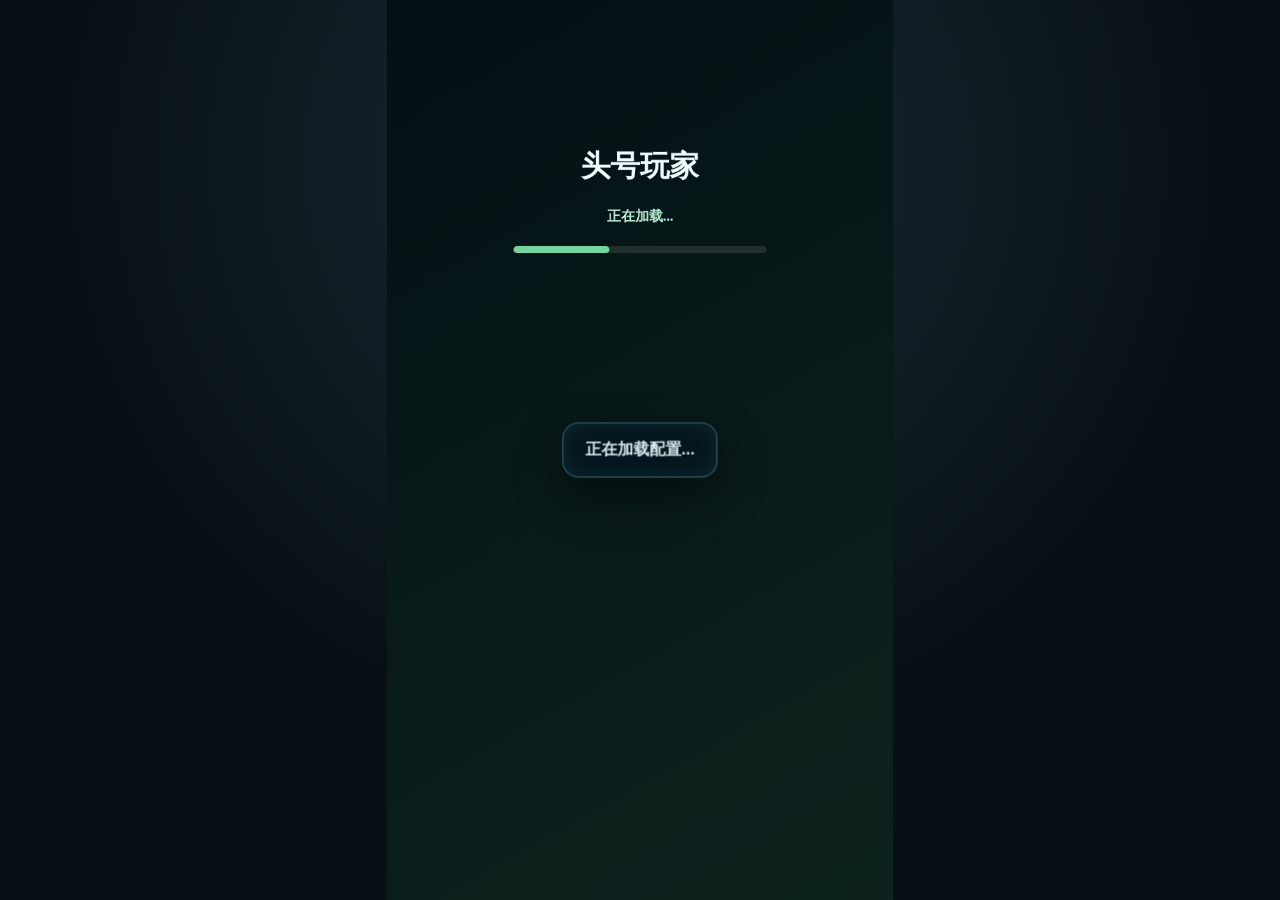
==== commit 9d0cf0d0: "Add files via upload" ====
--- a/index.html
+++ b/index.html
@@ -18,7 +18,7 @@
   <meta charset="utf-8">
   <meta name="viewport" content="width=device-width, initial-scale=1, viewport-fit=cover, user-scalable=no">
   <meta name="theme-color" content="#071014">
-  <meta name="screen-orientation" content="landscape">
+  <meta name="screen-orientation" content="portrait">
   <title>头号玩家</title>
 
   <!--
@@ -27,7 +27,7 @@
     例如改成：./styles.css?v=20260704-v76-ui
     这样手机和浏览器才不会继续读取旧样式缓存。
   -->
-  <link rel="stylesheet" href="./styles.css?v=20260705-v120-hud-stats-avatar-gap">
+  <link rel="stylesheet" href="./styles.css?v=20260704-v118-hidden-joystick-no-frost">
 </head>
 <body>
   <main id="app" aria-label="头号玩家">
@@ -40,14 +40,13 @@
 
     <!--
       手机触控层：
-      - 左侧 stick-zone 是移动摇杆。
-      - 右侧 touch-buttons 是发射、闪避、图鉴按钮。
-      - 手机端发射以按钮为主：
-        1）点一下“发射”：按当前移动方向发射；
-        2）不移动时点“发射”：按当前面朝方向发射；
-        3）按住“发射”并拖动：按拖动主方向发射。
-      - 手机端不再显示鼠标瞄准点，也不依赖点击画布瞄准。
-      - 按钮通过 data-action 和 game.js 里的触控逻辑对应。
+      - 竖屏手机端改为双手操作：
+        1）左手隐藏摇杆：按下时出现，360° 全方向移动；
+        2）右手点击：按点击位置发射；
+        3）右手拖动：拖动瞄准，松手发射；
+        4）右手长按：图鉴；
+        5）右手双击：闪现。
+      - 横屏模式仍保留传统摇杆 + 按钮方案。
      
       【自己可以改】按钮显示文字，比如“闪避”改成“闪现”。
       【不要随便改】data-action="fire/dash/book"，除非 game.js 里也同步改。
@@ -56,6 +55,9 @@
       <div class="stick-zone" id="moveZone">
         <span>移动</span>
         <div class="stick-knob" id="moveKnob"></div>
+      </div>
+      <div id="rightGestureZone" class="right-gesture-zone">
+        <div class="right-gesture-hint">点击发射 · 拖动瞄准松手发射 · 长按图鉴 · 双击闪现</div>
       </div>
       <div class="touch-buttons">
         <button type="button" data-action="fire" class="primary">发射</button>
@@ -88,7 +90,7 @@
     defer 表示等 HTML 解析完成后再执行，避免 game.js 找不到 canvas/loading 元素。
     正式改 game.js 后，建议同步改这里的 v=xxx。
   -->
-  <script src="./game.js?v=20260705-v120-hud-stats-avatar-gap" defer></script>
+  <script src="./game.js?v=20260704-v118-hidden-joystick-no-frost" defer></script>
 
   <script>
     // Service Worker 缓存开关。
@@ -99,7 +101,7 @@
     if ("serviceWorker" in navigator && location.protocol !== "file:" && !skipServiceWorker) {
       window.addEventListener("load", () => {
         // 正式改 sw.js 后，也要同步改这里的 v=xxx。
-        navigator.serviceWorker.register("./sw.js?v=20260705-v120-hud-stats-avatar-gap").catch(console.warn);
+        navigator.serviceWorker.register("./sw.js?v=20260704-v118-hidden-joystick-no-frost").catch(console.warn);
       });
     }
   </script>
--- a/styles.css
+++ b/styles.css
@@ -4,8 +4,8 @@
   width: 100%;
   height: 100%;
   overflow: hidden;
-  background: #000000;
-  color: #f2f2f7;
+  background: #071014;
+  color: #eef5f8;
   font-family: "Microsoft YaHei UI", "PingFang SC", "Segoe UI", sans-serif;
   touch-action: none;
   -webkit-user-select: none;
@@ -18,8 +18,7 @@
   display: flex;
   align-items: center;
   justify-content: center;
-  background:
-    linear-gradient(180deg, #000000 0%, #08080a 100%);
+  background: radial-gradient(circle at 50% 35%, #18242d 0, #071014 58%);
 }
 
 #game {
@@ -34,12 +33,10 @@
   top: 50%;
   transform: translate(-50%, -50%);
   padding: 14px 18px;
-  border: 1px solid rgba(58,58,60,.92);
-  border-radius: 16px;
-  background: linear-gradient(180deg, rgba(36,36,38,.94), rgba(28,28,30,.96));
-  backdrop-filter: blur(18px) saturate(140%);
-  box-shadow: 0 12px 24px rgba(0,0,0,.20), inset 0 1px 0 rgba(255,255,255,.05);
-  color: #f2f2f7;
+  border: 1px solid rgba(255, 255, 255, 0.18);
+  border-radius: 8px;
+  background: rgba(8, 15, 20, 0.88);
+  color: #d8e8ee;
   font-weight: 700;
 }
 
@@ -60,10 +57,10 @@
   width: clamp(122px, 18vw, 168px);
   height: clamp(122px, 18vw, 168px);
   border-radius: 50%;
-  border: 1px solid rgba(58,58,60,.88);
-  backdrop-filter: blur(12px) saturate(140%);
-  background: linear-gradient(180deg, rgba(44,44,46,.86), rgba(28,28,30,.90));
-  box-shadow: inset 0 1px 0 rgba(255,255,255,.05), 0 12px 20px rgba(0,0,0,.22);
+  border: 2px solid rgba(117, 218, 255, 0.28);
+  background:
+    radial-gradient(circle at 50% 50%, rgba(117, 218, 255, 0.18), rgba(8, 20, 28, 0.18) 58%, rgba(8, 20, 28, 0.06));
+  box-shadow: inset 0 0 22px rgba(92, 206, 255, 0.16), 0 10px 28px rgba(0, 0, 0, 0.22);
   pointer-events: auto;
   touch-action: none;
 }
@@ -73,7 +70,7 @@
   left: 50%;
   top: 50%;
   transform: translate(-50%, -50%);
-  color: rgba(255,255,255,0.28);
+  color: rgba(238, 248, 250, 0.34);
   font-size: 12px;
   font-weight: 800;
 }
@@ -87,8 +84,8 @@
   bottom: max(82px, calc(env(safe-area-inset-bottom) + 82px));
   width: clamp(58px, 8vw, 76px);
   height: clamp(58px, 8vw, 76px);
-  border-color: rgba(58,58,60,.88);
-  background: linear-gradient(180deg, rgba(44,44,46,.84), rgba(28,28,30,.90));
+  border-color: rgba(132, 212, 255, 0.36);
+  background: rgba(18, 38, 52, 0.2);
 }
 
 #aimZone span {
@@ -103,10 +100,9 @@
   height: 48px;
   margin: -24px;
   border-radius: 50%;
-  border: 1px solid rgba(58,58,60,.88);
-  background: linear-gradient(180deg, rgba(120,120,128,.42), rgba(72,72,74,.26));
-  backdrop-filter: blur(10px) saturate(140%);
-  box-shadow: 0 14px 32px rgba(0, 0, 0, 0.36), inset 0 1px 0 rgba(255,255,255,.18);
+  border: 2px solid rgba(234, 245, 250, 0.62);
+  background: rgba(120, 220, 255, 0.18);
+  box-shadow: 0 10px 28px rgba(0, 0, 0, 0.44);
 }
 
 .stick-knob::after {
@@ -117,7 +113,7 @@
   width: 12px;
   height: 12px;
   border-radius: 50%;
-  background: linear-gradient(180deg, #ffffff, #d1d1d6);
+  background: #f3cf62;
 }
 
 .touch-buttons {
@@ -134,11 +130,11 @@
   width: 68px;
   height: 68px;
   min-width: 0;
-  border: 1px solid rgba(58,58,60,.88);
-  backdrop-filter: blur(12px) saturate(150%);
+  border: 2px solid rgba(182, 222, 244, 0.58);
   border-radius: 50%;
-  background: linear-gradient(180deg, rgba(44,44,46,.92), rgba(28,28,30,.96));
-  color: #f2f2f7;
+  background:
+    radial-gradient(circle at 38% 28%, rgba(255, 255, 255, 0.26), rgba(70, 129, 163, 0.48) 42%, rgba(13, 36, 50, 0.72));
+  color: #f3f8fa;
   font: inherit;
   font-size: 13px;
   font-weight: 800;
@@ -146,7 +142,7 @@
   pointer-events: auto;
   touch-action: none;
   text-shadow: 0 1px 4px rgba(0, 0, 0, 0.86);
-  box-shadow: inset 0 1px 0 rgba(255,255,255,.04), 0 12px 18px rgba(0,0,0,.20);
+  box-shadow: inset 0 0 16px rgba(255, 255, 255, 0.1), 0 8px 22px rgba(0, 0, 0, 0.34);
 }
 
 .touch-buttons button.primary {
@@ -155,9 +151,10 @@
   width: 102px;
   height: 102px;
   border-width: 3px;
-  border-color: rgba(10,132,255,0.42);
-  background: linear-gradient(180deg, rgba(10,132,255,.95), rgba(64,156,255,.95));
-  color: #ffffff;
+  border-color: rgba(255, 219, 132, 0.72);
+  background:
+    radial-gradient(circle at 36% 30%, rgba(255, 255, 255, 0.34), rgba(255, 130, 217, 0.76) 35%, rgba(122, 42, 152, 0.86) 68%, rgba(33, 28, 62, 0.9));
+  color: #fff8fd;
   font-size: 18px;
 }
 
@@ -169,7 +166,8 @@
 .touch-buttons button[data-action="dash"] {
   right: 154px;
   bottom: 16px;
-  background: linear-gradient(180deg, rgba(44,44,46,.92), rgba(28,28,30,.96));
+  background:
+    radial-gradient(circle at 38% 30%, rgba(255, 255, 255, 0.3), rgba(255, 214, 77, 0.7) 38%, rgba(88, 66, 18, 0.82));
 }
 
 .touch-buttons button[data-action="potion"] {
@@ -177,7 +175,8 @@
   bottom: 116px;
   width: 78px;
   height: 78px;
-  background: linear-gradient(180deg, rgba(44,44,46,.92), rgba(28,28,30,.96));
+  background:
+    radial-gradient(circle at 36% 28%, rgba(255, 255, 255, 0.28), rgba(153, 94, 255, 0.74) 40%, rgba(61, 37, 111, 0.84));
 }
 
 .touch-buttons button[data-action="interact"] {
@@ -185,7 +184,8 @@
   bottom: 88px;
   width: 70px;
   height: 70px;
-  background: linear-gradient(180deg, rgba(44,44,46,.92), rgba(28,28,30,.96));
+  background:
+    radial-gradient(circle at 36% 28%, rgba(255, 255, 255, 0.28), rgba(88, 208, 139, 0.7) 42%, rgba(24, 84, 58, 0.82));
 }
 
 .touch-buttons button[data-action="book"] {
@@ -194,7 +194,7 @@
   width: 54px;
   height: 54px;
   font-size: 12px;
-  background: linear-gradient(180deg, rgba(44,44,46,.92), rgba(28,28,30,.96));
+  background: rgba(20, 44, 58, 0.72);
 }
 
 .touch-buttons button[data-action="pause"] {
@@ -203,7 +203,7 @@
   width: 50px;
   height: 50px;
   font-size: 12px;
-  background: linear-gradient(180deg, rgba(44,44,46,.92), rgba(28,28,30,.96));
+  background: rgba(20, 44, 58, 0.72);
 }
 
 @media (hover: hover) and (pointer: fine) and (min-width: 760px) {
@@ -830,8 +830,257 @@
   }
 }
 
-
-.touch-buttons button:disabled {
-  opacity: .45;
-  filter: grayscale(.18);
-}
+/* v110：竖屏手机模式。不是横屏画面硬缩放，而是使用 9:16 画布比例。 */
+body[data-play-orientation="portrait"] #game {
+  width: min(100vw, calc(100vh * 9 / 16));
+  height: min(100vh, calc(100vw * 16 / 9));
+}
+
+body[data-play-orientation="landscape"] #game {
+  width: min(100vw, calc(100vh * 16 / 9));
+  height: min(100vh, calc(100vw * 9 / 16));
+}
+
+body[data-play-orientation="portrait"] #app {
+  background: radial-gradient(circle at 50% 18%, #1a2b35 0, #071014 60%);
+}
+
+body[data-play-orientation="portrait"] .stick-zone {
+  left: max(18px, env(safe-area-inset-left));
+  bottom: max(24px, env(safe-area-inset-bottom));
+  width: min(34vw, 148px);
+  height: min(34vw, 148px);
+}
+
+body[data-play-orientation="portrait"] .touch-buttons {
+  right: max(10px, env(safe-area-inset-right));
+  bottom: max(18px, env(safe-area-inset-bottom));
+  width: 232px !important;
+  height: 188px !important;
+}
+
+body[data-play-orientation="portrait"] .touch-buttons button.primary {
+  right: 4px !important;
+  bottom: 4px !important;
+  width: 96px !important;
+  height: 96px !important;
+}
+
+body[data-play-orientation="portrait"] .touch-buttons button[data-action="dash"] {
+  right: 112px !important;
+  bottom: 10px !important;
+  width: 70px !important;
+  height: 70px !important;
+}
+
+body[data-play-orientation="portrait"] .touch-buttons button[data-action="book"] {
+  right: 124px !important;
+  bottom: 100px !important;
+  width: 58px !important;
+  height: 58px !important;
+}
+
+/* 竖屏模式不再强制横屏旋转。 */
+body[data-play-orientation="portrait"][data-fullscreen="1"][data-force-landscape="1"] #app {
+  inset: 0 !important;
+  left: auto !important;
+  top: auto !important;
+  width: auto !important;
+  height: auto !important;
+  transform: none !important;
+}
+
+body[data-play-orientation="portrait"][data-fullscreen="1"][data-force-landscape="1"] #game {
+  width: min(100vw, calc(100vh * 9 / 16)) !important;
+  height: min(100vh, calc(100vw * 16 / 9)) !important;
+  max-width: none !important;
+  max-height: none !important;
+}
+
+/* v116 竖屏双手操作：左手移动，右手点击/拖动/长按/双击 */
+.right-gesture-zone {
+  display: none;
+  position: absolute;
+  top: max(74px, calc(env(safe-area-inset-top) + 66px));
+  right: 0;
+  bottom: 0;
+  width: 56vw;
+  pointer-events: auto;
+  touch-action: none;
+  background: transparent;
+  z-index: 4;
+}
+
+.right-gesture-zone.is-active {
+  background: radial-gradient(circle at 72% 72%, rgba(82, 255, 232, 0.07), rgba(0,0,0,0) 34%);
+}
+
+.right-gesture-zone.long-done {
+  background: radial-gradient(circle at 72% 72%, rgba(255, 230, 140, 0.12), rgba(0,0,0,0) 36%);
+}
+
+.right-gesture-zone.is-aiming {
+  background: radial-gradient(circle at 70% 68%, rgba(255, 232, 145, 0.10), rgba(0,0,0,0) 38%);
+}
+
+.right-gesture-hint {
+  position: absolute;
+  right: max(14px, env(safe-area-inset-right));
+  bottom: max(24px, env(safe-area-inset-bottom));
+  width: min(44vw, 330px);
+  padding: 9px 12px;
+  border-radius: 18px;
+  text-align: center;
+  font-size: clamp(11px, 2.7vw, 13px);
+  line-height: 1.35;
+  color: rgba(230, 248, 255, 0.62);
+  font-weight: 800;
+  letter-spacing: .02em;
+  background: rgba(14, 28, 48, .18);
+  border: 1px solid rgba(220,245,255,.08);
+  backdrop-filter: blur(8px);
+  -webkit-backdrop-filter: blur(8px);
+  pointer-events: none;
+}
+
+body[data-play-orientation="portrait"] .right-gesture-zone {
+  display: block;
+}
+
+body[data-play-orientation="portrait"] .touch-buttons {
+  display: none !important;
+}
+
+body[data-play-orientation="portrait"] #moveZone {
+  display: block !important;
+  left: 0;
+  top: 0;
+  bottom: auto;
+  width: 50vw;
+  height: 100%;
+  border: 0;
+  background: transparent;
+  box-shadow: none;
+  opacity: 1;
+  --stick-base-x: 90px;
+  --stick-base-y: 78%;
+  --stick-knob-x: 0px;
+  --stick-knob-y: 0px;
+}
+
+body[data-play-orientation="portrait"] #moveZone span {
+  display: none;
+}
+
+body[data-play-orientation="portrait"] #moveZone::before {
+  content: "";
+  position: absolute;
+  left: var(--stick-base-x);
+  top: var(--stick-base-y);
+  width: min(32vw, 156px);
+  height: min(32vw, 156px);
+  margin-left: calc(min(32vw, 156px) / -2);
+  margin-top: calc(min(32vw, 156px) / -2);
+  border-radius: 50%;
+  border: 1.5px solid rgba(117, 218, 255, 0.24);
+  background: radial-gradient(circle at 50% 50%, rgba(117, 218, 255, 0.16), rgba(8, 20, 28, 0.12) 58%, rgba(8, 20, 28, 0.03));
+  box-shadow: inset 0 0 20px rgba(92, 206, 255, 0.12), 0 10px 28px rgba(0, 0, 0, 0.16);
+  opacity: 0;
+  transform: scale(.88);
+  transition: opacity .12s ease, transform .12s ease;
+  pointer-events: none;
+}
+
+body[data-play-orientation="portrait"] #moveZone.is-active::before {
+  opacity: .72;
+  transform: scale(1);
+}
+
+body[data-play-orientation="portrait"] #moveZone .stick-knob {
+  left: var(--stick-base-x);
+  top: var(--stick-base-y);
+  opacity: 0;
+  pointer-events: none;
+  transition: opacity .08s ease;
+}
+
+body[data-play-orientation="portrait"] #moveZone.is-active .stick-knob {
+  opacity: .9;
+}
+
+body[data-play-orientation="landscape"] .right-gesture-zone {
+  display: none !important;
+}
+
+body[data-play-orientation="portrait"] #mobileSystemControls {
+  left: max(10px, env(safe-area-inset-left));
+  right: auto;
+  top: max(10px, env(safe-area-inset-top));
+  bottom: auto;
+  flex-direction: row;
+  gap: 8px;
+}
+
+body[data-play-orientation="portrait"] #mobileSystemControls button {
+  min-width: 54px;
+  height: 38px;
+  padding: 0 10px;
+  border-radius: 15px;
+  font-size: 13px;
+  background: rgba(16, 30, 48, .36);
+  border-color: rgba(220, 245, 255, .12);
+  backdrop-filter: blur(10px);
+  -webkit-backdrop-filter: blur(10px);
+}
+
+
+/* v118：隐藏式左手摇杆去掉大面积磨砂底。左侧操作区完全透明，只在按下时显示小摇杆。 */
+body[data-play-orientation="portrait"] #moveZone {
+  background: transparent !important;
+  border: 0 !important;
+  box-shadow: none !important;
+  opacity: 1 !important;
+  backdrop-filter: none !important;
+  -webkit-backdrop-filter: none !important;
+}
+
+body[data-play-orientation="portrait"] #moveZone::before {
+  width: min(25vw, 108px) !important;
+  height: min(25vw, 108px) !important;
+  margin-left: calc(min(25vw, 108px) / -2) !important;
+  margin-top: calc(min(25vw, 108px) / -2) !important;
+  border: 1px solid rgba(180, 235, 255, 0.22) !important;
+  background: rgba(20, 44, 64, 0.12) !important;
+  box-shadow: none !important;
+  backdrop-filter: none !important;
+  -webkit-backdrop-filter: none !important;
+  opacity: 0 !important;
+}
+
+body[data-play-orientation="portrait"] #moveZone.is-active::before {
+  opacity: .38 !important;
+  transform: scale(1) !important;
+}
+
+body[data-play-orientation="portrait"] #moveZone .stick-knob {
+  width: 42px !important;
+  height: 42px !important;
+  margin: -21px !important;
+  border: 1px solid rgba(238, 252, 255, 0.36) !important;
+  background: rgba(120, 220, 255, 0.18) !important;
+  box-shadow: none !important;
+  backdrop-filter: none !important;
+  -webkit-backdrop-filter: none !important;
+}
+
+body[data-play-orientation="portrait"] #moveZone .stick-knob::after {
+  left: 15px !important;
+  top: 15px !important;
+  width: 10px !important;
+  height: 10px !important;
+  background: rgba(255, 224, 138, 0.9) !important;
+}
+
+body[data-play-orientation="portrait"] #moveZone.is-active .stick-knob {
+  opacity: .72 !important;
+}
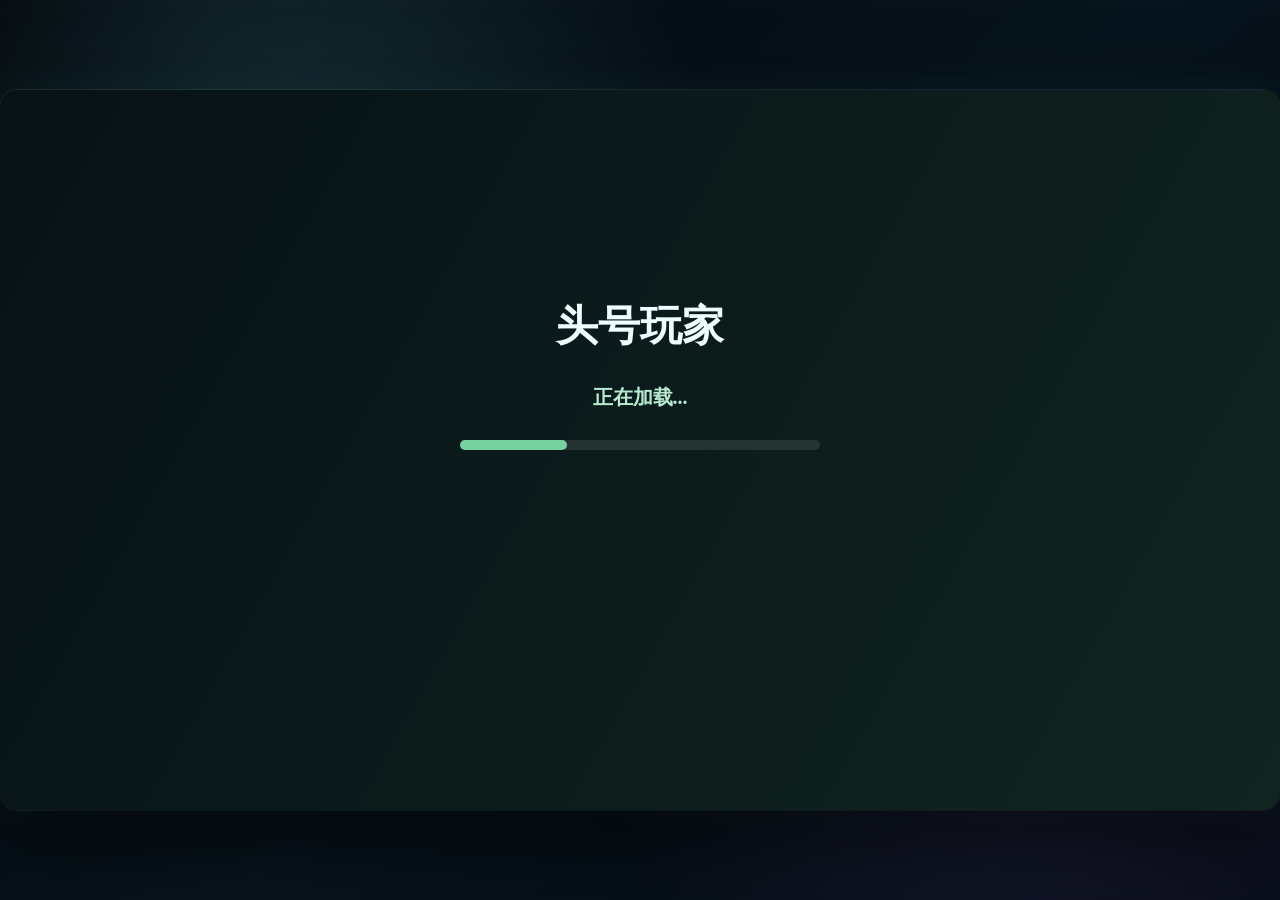
==== commit 78cc0a19: "Add files via upload" ====
--- a/index.html
+++ b/index.html
@@ -18,7 +18,7 @@
   <meta charset="utf-8">
   <meta name="viewport" content="width=device-width, initial-scale=1, viewport-fit=cover, user-scalable=no">
   <meta name="theme-color" content="#071014">
-  <meta name="screen-orientation" content="portrait">
+  <meta name="screen-orientation" content="auto">
   <title>头号玩家</title>
 
   <!--
@@ -27,7 +27,7 @@
     例如改成：./styles.css?v=20260704-v76-ui
     这样手机和浏览器才不会继续读取旧样式缓存。
   -->
-  <link rel="stylesheet" href="./styles.css?v=20260704-v118-hidden-joystick-no-frost">
+  <link rel="stylesheet" href="./styles.css?v=20260706-v156-portrait-premium">
 </head>
 <body>
   <main id="app" aria-label="头号玩家">
@@ -41,40 +41,21 @@
     <!--
       手机触控层：
       - 竖屏手机端改为双手操作：
-        1）左手隐藏摇杆：按下时出现，360° 全方向移动；
-        2）右手点击：按点击位置发射；
-        3）右手拖动：拖动瞄准，松手发射；
-        4）右手长按：图鉴；
-        5）右手双击：闪现。
+        1）左手固定摇杆：固定在左下角，360° 全方向移动；
+        2）全屏单击：按点击位置发射；
+        3）全屏拖动：拖动瞄准，松手发射；
+        4）全屏双击：闪现。
       - 横屏模式仍保留传统摇杆 + 按钮方案。
      
       【自己可以改】按钮显示文字，比如“闪避”改成“闪现”。
-      【不要随便改】data-action="fire/dash/book"，除非 game.js 里也同步改。
+      【不要随便改】data-action="dash/fullscreen/resume/restart"，除非 game.js 里也同步改。
     -->
     <div id="touchLayer" aria-hidden="true">
       <div class="stick-zone" id="moveZone">
         <span>移动</span>
         <div class="stick-knob" id="moveKnob"></div>
       </div>
-      <div id="rightGestureZone" class="right-gesture-zone">
-        <div class="right-gesture-hint">点击发射 · 拖动瞄准松手发射 · 长按图鉴 · 双击闪现</div>
-      </div>
-      <div class="touch-buttons">
-        <button type="button" data-action="fire" class="primary">发射</button>
-        <button type="button" data-action="dash">闪避</button>
-        <button type="button" data-action="book">图鉴</button>
-      </div>
-    </div>
-
-    <!--
-      手机系统按钮：
-      按规范，手机端不显示暂停按钮，所以这里只有全屏、继续、重开。
-      data-action 同样对应 game.js 的 runTouchAction()。
-    -->
-    <div id="mobileSystemControls" aria-label="手机快捷控制">
-      <button type="button" id="mobileFullscreenBtn" data-action="fullscreen">全屏</button>
-      <button type="button" id="mobileResumeBtn" data-action="resume">继续</button>
-      <button type="button" id="mobileRestartBtn" data-action="restart">重开</button>
+      <div id="rightGestureZone" class="right-gesture-zone"></div>
     </div>
 
     <!--
@@ -90,7 +71,7 @@
     defer 表示等 HTML 解析完成后再执行，避免 game.js 找不到 canvas/loading 元素。
     正式改 game.js 后，建议同步改这里的 v=xxx。
   -->
-  <script src="./game.js?v=20260704-v118-hidden-joystick-no-frost" defer></script>
+  <script src="./game.js?v=20260706-v156-portrait-premium" defer></script>
 
   <script>
     // Service Worker 缓存开关。
@@ -101,7 +82,7 @@
     if ("serviceWorker" in navigator && location.protocol !== "file:" && !skipServiceWorker) {
       window.addEventListener("load", () => {
         // 正式改 sw.js 后，也要同步改这里的 v=xxx。
-        navigator.serviceWorker.register("./sw.js?v=20260704-v118-hidden-joystick-no-frost").catch(console.warn);
+        navigator.serviceWorker.register("./sw.js?v=20260706-v156-portrait-premium").catch(console.warn);
       });
     }
   </script>
--- a/styles.css
+++ b/styles.css
@@ -4,8 +4,8 @@
   width: 100%;
   height: 100%;
   overflow: hidden;
-  background: #071014;
-  color: #eef5f8;
+  background: #000000;
+  color: #f2f2f7;
   font-family: "Microsoft YaHei UI", "PingFang SC", "Segoe UI", sans-serif;
   touch-action: none;
   -webkit-user-select: none;
@@ -18,7 +18,8 @@
   display: flex;
   align-items: center;
   justify-content: center;
-  background: radial-gradient(circle at 50% 35%, #18242d 0, #071014 58%);
+  background:
+    linear-gradient(180deg, #000000 0%, #08080a 100%);
 }
 
 #game {
@@ -33,10 +34,12 @@
   top: 50%;
   transform: translate(-50%, -50%);
   padding: 14px 18px;
-  border: 1px solid rgba(255, 255, 255, 0.18);
-  border-radius: 8px;
-  background: rgba(8, 15, 20, 0.88);
-  color: #d8e8ee;
+  border: 1px solid rgba(58,58,60,.92);
+  border-radius: 16px;
+  background: linear-gradient(180deg, rgba(36,36,38,.94), rgba(28,28,30,.96));
+  backdrop-filter: blur(18px) saturate(140%);
+  box-shadow: 0 12px 24px rgba(0,0,0,.20), inset 0 1px 0 rgba(255,255,255,.05);
+  color: #f2f2f7;
   font-weight: 700;
 }
 
@@ -77,19 +80,6 @@
 
 #moveZone {
   left: max(24px, env(safe-area-inset-left));
-}
-
-#aimZone {
-  right: max(126px, calc(env(safe-area-inset-right) + 126px));
-  bottom: max(82px, calc(env(safe-area-inset-bottom) + 82px));
-  width: clamp(58px, 8vw, 76px);
-  height: clamp(58px, 8vw, 76px);
-  border-color: rgba(132, 212, 255, 0.36);
-  background: rgba(18, 38, 52, 0.2);
-}
-
-#aimZone span {
-  display: none;
 }
 
 .stick-knob {
@@ -145,19 +135,6 @@
   box-shadow: inset 0 0 16px rgba(255, 255, 255, 0.1), 0 8px 22px rgba(0, 0, 0, 0.34);
 }
 
-.touch-buttons button.primary {
-  right: 18px;
-  bottom: 18px;
-  width: 102px;
-  height: 102px;
-  border-width: 3px;
-  border-color: rgba(255, 219, 132, 0.72);
-  background:
-    radial-gradient(circle at 36% 30%, rgba(255, 255, 255, 0.34), rgba(255, 130, 217, 0.76) 35%, rgba(122, 42, 152, 0.86) 68%, rgba(33, 28, 62, 0.9));
-  color: #fff8fd;
-  font-size: 18px;
-}
-
 .touch-buttons button:active {
   filter: brightness(1.18);
   transform: scale(0.96);
@@ -168,42 +145,6 @@
   bottom: 16px;
   background:
     radial-gradient(circle at 38% 30%, rgba(255, 255, 255, 0.3), rgba(255, 214, 77, 0.7) 38%, rgba(88, 66, 18, 0.82));
-}
-
-.touch-buttons button[data-action="potion"] {
-  right: 126px;
-  bottom: 116px;
-  width: 78px;
-  height: 78px;
-  background:
-    radial-gradient(circle at 36% 28%, rgba(255, 255, 255, 0.28), rgba(153, 94, 255, 0.74) 40%, rgba(61, 37, 111, 0.84));
-}
-
-.touch-buttons button[data-action="interact"] {
-  right: 224px;
-  bottom: 88px;
-  width: 70px;
-  height: 70px;
-  background:
-    radial-gradient(circle at 36% 28%, rgba(255, 255, 255, 0.28), rgba(88, 208, 139, 0.7) 42%, rgba(24, 84, 58, 0.82));
-}
-
-.touch-buttons button[data-action="book"] {
-  right: 242px;
-  bottom: 8px;
-  width: 54px;
-  height: 54px;
-  font-size: 12px;
-  background: rgba(20, 44, 58, 0.72);
-}
-
-.touch-buttons button[data-action="pause"] {
-  right: 8px;
-  bottom: 140px;
-  width: 50px;
-  height: 50px;
-  font-size: 12px;
-  background: rgba(20, 44, 58, 0.72);
 }
 
 @media (hover: hover) and (pointer: fine) and (min-width: 760px) {
@@ -226,59 +167,9 @@
     height: 228px;
   }
 
-  .touch-buttons button,
-  .touch-buttons button.primary {
-    width: 58px;
-    height: 58px;
-    font-size: 12px;
-  }
-
-  .touch-buttons button.primary {
-    right: 8px;
-    bottom: 16px;
-    width: 92px;
-    height: 92px;
-    font-size: 16px;
-  }
-
   .touch-buttons button[data-action="dash"] {
     right: 112px;
     bottom: 14px;
-  }
-
-  .touch-buttons button[data-action="potion"] {
-    right: 92px;
-    bottom: 100px;
-    width: 72px;
-    height: 72px;
-  }
-
-  .touch-buttons button[data-action="interact"] {
-    right: 170px;
-    bottom: 74px;
-    width: 66px;
-    height: 66px;
-  }
-
-  .touch-buttons button[data-action="book"] {
-    right: 182px;
-    bottom: 8px;
-    width: 50px;
-    height: 50px;
-  }
-
-  .touch-buttons button[data-action="pause"] {
-    right: 4px;
-    bottom: 128px;
-    width: 48px;
-    height: 48px;
-  }
-
-  #aimZone {
-    right: max(112px, calc(env(safe-area-inset-right) + 112px));
-    bottom: max(54px, calc(env(safe-area-inset-bottom) + 54px));
-    width: 72px;
-    height: 72px;
   }
 }
 
@@ -352,12 +243,6 @@
     display: block;
   }
 
-  #aimZone,
-  .touch-buttons button[data-action="interact"],
-  .touch-buttons button[data-action="potion"] {
-    display: none !important;
-  }
-
   .touch-buttons {
     right: max(14px, env(safe-area-inset-right));
     bottom: max(12px, env(safe-area-inset-bottom));
@@ -365,48 +250,18 @@
     height: 156px;
   }
 
-  .touch-buttons button.primary {
-    right: 8px;
-    bottom: 10px;
-    width: 104px;
-    height: 104px;
-  }
-
   .touch-buttons button[data-action="dash"] {
     right: 122px;
     bottom: 12px;
     width: 72px;
     height: 72px;
   }
-
-  .touch-buttons button[data-action="book"] {
-    right: 128px;
-    bottom: 94px;
-    width: 56px;
-    height: 48px;
-    border-radius: 16px;
-  }
-
-  .touch-buttons button[data-action="pause"] {
-    right: 16px;
-    bottom: 122px;
-    width: 64px;
-    height: 42px;
-    border-radius: 16px;
-  }
 }
 
 @media (orientation: portrait) {
   .touch-buttons {
     width: 206px;
     height: 148px;
-  }
-
-  .touch-buttons button.primary {
-    right: 4px;
-    bottom: 8px;
-    width: 96px;
-    height: 96px;
   }
 
   .touch-buttons button[data-action="dash"] {
@@ -415,18 +270,7 @@
     width: 68px;
     height: 68px;
   }
-
-  .touch-buttons button[data-action="book"] {
-    right: 118px;
-    bottom: 88px;
-  }
-
-  .touch-buttons button[data-action="pause"] {
-    right: 8px;
-    bottom: 112px;
-  }
-}
-
+}
 
 #app:fullscreen,
 #app:-webkit-full-screen,
@@ -446,7 +290,6 @@
   object-fit: contain;
 }
 
-
 /* v19 UI polish */
 #app {
   background: radial-gradient(circle at 50% 35%, #16202a 0, #091117 62%, #060b10 100%);
@@ -486,38 +329,12 @@
   -webkit-backdrop-filter: blur(6px);
 }
 
-.touch-buttons button.primary {
-  right: 10px;
-  bottom: 10px;
-  width: 110px;
-  height: 110px;
-  border-radius: 28px;
-  font-size: 19px;
-  box-shadow: inset 0 0 18px rgba(255,255,255,.08), 0 12px 28px rgba(0,0,0,.38);
-}
-
 .touch-buttons button[data-action="dash"] {
   right: 128px;
   bottom: 12px;
   width: 82px;
   height: 82px;
   border-radius: 24px;
-}
-
-.touch-buttons button[data-action="book"] {
-  right: 132px;
-  bottom: 106px;
-  width: 74px;
-  height: 48px;
-  border-radius: 16px;
-}
-
-.touch-buttons button[data-action="pause"] {
-  right: 16px;
-  bottom: 128px;
-  width: 78px;
-  height: 48px;
-  border-radius: 16px;
 }
 
 #mobileSystemControls {
@@ -544,21 +361,9 @@
     width: 248px;
     height: 178px;
   }
-  .touch-buttons button.primary {
-    width: 104px;
-    height: 104px;
-  }
   .touch-buttons button[data-action="dash"] {
     width: 78px;
     height: 78px;
-  }
-  .touch-buttons button[data-action="book"] {
-    width: 70px;
-    height: 46px;
-  }
-  .touch-buttons button[data-action="pause"] {
-    width: 72px;
-    height: 46px;
   }
 }
 
@@ -567,16 +372,11 @@
     width: 236px;
     height: 170px;
   }
-  .touch-buttons button.primary {
-    width: 100px;
-    height: 100px;
-  }
   .touch-buttons button[data-action="dash"] {
     width: 74px;
     height: 74px;
   }
 }
-
 
 /* v20: 右上角头像作为设置入口，手机系统按钮移到左上避免遮挡头像 */
 #mobileSystemControls {
@@ -589,7 +389,6 @@
   min-width: 62px;
   height: 38px;
 }
-
 
 /* v24 科技感 + 磨砂玻璃质感 */
 #app {
@@ -637,13 +436,6 @@
   box-shadow: 0 12px 30px rgba(0,0,0,.36), inset 0 0 18px rgba(121, 232, 255, .08);
 }
 
-.touch-buttons button.primary {
-  border-color: rgba(255, 224, 135, .64);
-  background:
-    linear-gradient(145deg, rgba(255,255,255,.22), rgba(255,255,255,.06)),
-    radial-gradient(circle at 35% 25%, rgba(255,222,135,.40), rgba(20,92,124,.58) 52%, rgba(7,23,38,.72));
-}
-
 .touch-buttons button[data-action="dash"] {
   border-color: rgba(133, 255, 215, .55);
   background:
@@ -651,8 +443,6 @@
     radial-gradient(circle at 35% 25%, rgba(111,255,217,.28), rgba(8,63,74,.58) 58%, rgba(7,23,38,.72));
 }
 
-.touch-buttons button[data-action="book"],
-.touch-buttons button[data-action="pause"],
 #mobileSystemControls button {
   border-color: rgba(134, 230, 255, .40);
   background:
@@ -705,13 +495,6 @@
   background:
     linear-gradient(145deg, rgba(255,255,255,.18), rgba(255,255,255,.05)),
     rgba(11, 31, 29, .54);
-}
-
-.touch-buttons button.primary {
-  border-color: rgba(255, 226, 144, .72);
-  background:
-    linear-gradient(145deg, rgba(255,255,255,.24), rgba(255,255,255,.07)),
-    radial-gradient(circle at 35% 25%, rgba(255,222,135,.44), rgba(48,122,85,.66) 54%, rgba(8,30,32,.76));
 }
 
 .touch-buttons button[data-action="dash"] {
@@ -747,7 +530,6 @@
   max-width: 72px;
 }
 
-
 /* v52 mobile controls + forced landscape */
 .stick-zone,
 .touch-buttons button {
@@ -760,40 +542,13 @@
 }
 
 .touch-buttons button,
-.touch-buttons button.primary,
 .touch-buttons button[data-action="dash"],
-.touch-buttons button[data-action="book"] {
-  border-radius: 50% !important;
-}
-
-.touch-buttons button.primary {
-  width: 96px !important;
-  height: 96px !important;
-  right: 10px !important;
-  bottom: 10px !important;
-}
 
 .touch-buttons button[data-action="dash"] {
   width: 72px !important;
   height: 72px !important;
   right: 120px !important;
   bottom: 16px !important;
-}
-
-.touch-buttons button[data-action="book"] {
-  width: 58px !important;
-  height: 58px !important;
-  right: 132px !important;
-  bottom: 98px !important;
-}
-
-.touch-buttons button[data-action="book"]:disabled {
-  opacity: 0.34;
-  filter: grayscale(0.45);
-}
-
-.touch-buttons button[data-action="pause"] {
-  display: none !important;
 }
 
 @media (hover: none), (pointer: coarse), (max-width: 900px) {
@@ -859,25 +614,11 @@
   height: 188px !important;
 }
 
-body[data-play-orientation="portrait"] .touch-buttons button.primary {
-  right: 4px !important;
-  bottom: 4px !important;
-  width: 96px !important;
-  height: 96px !important;
-}
-
 body[data-play-orientation="portrait"] .touch-buttons button[data-action="dash"] {
   right: 112px !important;
   bottom: 10px !important;
   width: 70px !important;
   height: 70px !important;
-}
-
-body[data-play-orientation="portrait"] .touch-buttons button[data-action="book"] {
-  right: 124px !important;
-  bottom: 100px !important;
-  width: 58px !important;
-  height: 58px !important;
 }
 
 /* 竖屏模式不再强制横屏旋转。 */
@@ -897,7 +638,7 @@
   max-height: none !important;
 }
 
-/* v116 竖屏双手操作：左手移动，右手点击/拖动/长按/双击 */
+/* v132 竖屏双手操作：左手固定摇杆，全屏点击/拖动/双击 */
 .right-gesture-zone {
   display: none;
   position: absolute;
@@ -913,10 +654,6 @@
 
 .right-gesture-zone.is-active {
   background: radial-gradient(circle at 72% 72%, rgba(82, 255, 232, 0.07), rgba(0,0,0,0) 34%);
-}
-
-.right-gesture-zone.long-done {
-  background: radial-gradient(circle at 72% 72%, rgba(255, 230, 140, 0.12), rgba(0,0,0,0) 36%);
 }
 
 .right-gesture-zone.is-aiming {
@@ -1033,54 +770,361 @@
   -webkit-backdrop-filter: blur(10px);
 }
 
-
-/* v118：隐藏式左手摇杆去掉大面积磨砂底。左侧操作区完全透明，只在按下时显示小摇杆。 */
+/* v131: 竖屏固定式左摇杆 + 全屏单击攻击 */
+body[data-play-orientation="portrait"] .right-gesture-zone {
+  display: block !important;
+  left: 0 !important;
+  right: 0 !important;
+  top: 0 !important;
+  bottom: 0 !important;
+  width: auto !important;
+  height: auto !important;
+  z-index: 4 !important;
+  pointer-events: auto !important;
+  touch-action: none !important;
+}
+
+body[data-play-orientation="portrait"] .right-gesture-zone.is-active {
+  background: radial-gradient(circle at var(--tap-x, 50%) var(--tap-y, 54%), rgba(124, 240, 255, 0.08), rgba(0,0,0,0) 30%) !important;
+}
+
+body[data-play-orientation="portrait"] .right-gesture-zone.is-aiming {
+  background: radial-gradient(circle at 50% 60%, rgba(255, 226, 126, 0.10), rgba(0,0,0,0) 38%) !important;
+}
+
+body[data-play-orientation="portrait"] .right-gesture-hint {
+  left: 50% !important;
+  right: auto !important;
+  bottom: max(24px, env(safe-area-inset-bottom)) !important;
+  transform: translateX(-50%) !important;
+  width: min(78vw, 440px) !important;
+  padding: 8px 12px !important;
+  font-size: clamp(10px, 2.5vw, 12px) !important;
+  color: rgba(232, 246, 255, 0.50) !important;
+  background: rgba(18, 30, 52, 0.18) !important;
+  border: 1px solid rgba(200, 230, 255, 0.08) !important;
+}
+
 body[data-play-orientation="portrait"] #moveZone {
+  display: block !important;
+  left: max(22px, env(safe-area-inset-left)) !important;
+  bottom: max(36px, env(safe-area-inset-bottom)) !important;
+  top: auto !important;
+  right: auto !important;
+  width: clamp(132px, 25vw, 168px) !important;
+  height: clamp(132px, 25vw, 168px) !important;
+  border-radius: 50% !important;
+  z-index: 8 !important;
+  pointer-events: auto !important;
+  opacity: 1 !important;
+  border: 1.5px solid rgba(139, 225, 255, 0.34) !important;
+  background:
+    radial-gradient(circle at 50% 50%, rgba(120, 220, 255, 0.20), rgba(34, 42, 88, 0.28) 56%, rgba(12, 18, 36, 0.16)) !important;
+  box-shadow:
+    inset 0 0 26px rgba(130, 220, 255, 0.16),
+    0 12px 28px rgba(0, 0, 0, 0.24),
+    0 0 18px rgba(126, 220, 255, 0.10) !important;
+  backdrop-filter: blur(8px) !important;
+  -webkit-backdrop-filter: blur(8px) !important;
+  --stick-base-x: 50% !important;
+  --stick-base-y: 50% !important;
+}
+
+body[data-play-orientation="portrait"] #moveZone span {
+  display: block !important;
+  color: rgba(232, 248, 255, 0.38) !important;
+  font-size: 12px !important;
+  letter-spacing: .08em !important;
+}
+
+body[data-play-orientation="portrait"] #moveZone::before {
+  content: "" !important;
+  position: absolute !important;
+  inset: 12px !important;
+  left: 12px !important;
+  top: 12px !important;
+  width: auto !important;
+  height: auto !important;
+  margin: 0 !important;
+  border-radius: 50% !important;
+  opacity: .82 !important;
+  transform: none !important;
+  border: 1px solid rgba(226, 246, 255, 0.18) !important;
+  background:
+    radial-gradient(circle at 50% 50%, rgba(255,255,255,.08), rgba(255,255,255,0) 58%),
+    radial-gradient(circle at 50% 50%, rgba(112, 226, 255, 0.13), rgba(0,0,0,0) 70%) !important;
+  box-shadow: inset 0 0 20px rgba(190, 240, 255, 0.08) !important;
+  pointer-events: none !important;
+}
+
+body[data-play-orientation="portrait"] #moveZone.is-active::before {
+  opacity: 1 !important;
+  transform: scale(1.02) !important;
+}
+
+body[data-play-orientation="portrait"] #moveZone .stick-knob {
+  left: 50% !important;
+  top: 50% !important;
+  width: 54px !important;
+  height: 54px !important;
+  margin: -27px !important;
+  opacity: .96 !important;
+  border: 2px solid rgba(242, 252, 255, 0.62) !important;
+  background:
+    radial-gradient(circle at 38% 30%, rgba(255,255,255,.32), rgba(255,255,255,0) 35%),
+    rgba(112, 220, 255, 0.28) !important;
+  box-shadow: 0 10px 24px rgba(0, 0, 0, 0.34), 0 0 18px rgba(136, 230, 255, 0.18) !important;
+  backdrop-filter: blur(8px) !important;
+  -webkit-backdrop-filter: blur(8px) !important;
+  transition: transform .04s linear, filter .12s ease !important;
+}
+
+body[data-play-orientation="portrait"] #moveZone .stick-knob::after {
+  left: 19px !important;
+  top: 19px !important;
+  width: 12px !important;
+  height: 12px !important;
+  background: rgba(255, 226, 136, 0.96) !important;
+  box-shadow: 0 0 10px rgba(255, 226, 136, 0.42) !important;
+}
+
+body[data-play-orientation="portrait"] #moveZone.is-active .stick-knob {
+  opacity: 1 !important;
+  filter: brightness(1.16) !important;
+}
+
+/* v141: 竖屏固定摇杆 + 全屏点击攻击；手机按钮仅保留闪避。 */
+body[data-play-orientation="portrait"] .right-gesture-hint { font-size: 12px; }
+
+/* v142: mobile pause continues by tapping blank space; no continue button. */
+#mobileResumeBtn { display: none !important; }
+body, #app { background: #000 !important; }
+#game { box-shadow: 0 24px 80px rgba(0,0,0,.70) !important; }
+
+/* v149: mobile minimal controls + canvas HUD buttons */
+body[data-play-orientation="portrait"] #mobileSystemControls,
+body[data-play-orientation="portrait"] .touch-buttons,
+body[data-play-orientation="portrait"] .right-gesture-hint {
+  display: none !important;
+}
+
+body[data-play-orientation="portrait"] .right-gesture-zone {
+  display: block !important;
+  left: 0 !important;
+  right: 0 !important;
+  top: 96px !important;
+  bottom: 0 !important;
+  width: auto !important;
+  height: auto !important;
+  z-index: 4 !important;
+  pointer-events: auto !important;
+  touch-action: none !important;
   background: transparent !important;
+}
+
+body[data-play-orientation="portrait"][data-codex="1"] .right-gesture-zone,
+body[data-play-orientation="portrait"][data-codex="1"] #moveZone {
+  display: none !important;
+}
+
+body[data-play-orientation="portrait"] #moveZone {
+  display: block !important;
+  left: max(22px, env(safe-area-inset-left)) !important;
+  bottom: max(36px, env(safe-area-inset-bottom)) !important;
+  top: auto !important;
+  right: auto !important;
+  width: clamp(132px, 25vw, 160px) !important;
+  height: clamp(132px, 25vw, 160px) !important;
   border: 0 !important;
-  box-shadow: none !important;
-  opacity: 1 !important;
-  backdrop-filter: none !important;
-  -webkit-backdrop-filter: none !important;
-}
-
-body[data-play-orientation="portrait"] #moveZone::before {
-  width: min(25vw, 108px) !important;
-  height: min(25vw, 108px) !important;
-  margin-left: calc(min(25vw, 108px) / -2) !important;
-  margin-top: calc(min(25vw, 108px) / -2) !important;
-  border: 1px solid rgba(180, 235, 255, 0.22) !important;
-  background: rgba(20, 44, 64, 0.12) !important;
+  background: transparent !important;
   box-shadow: none !important;
   backdrop-filter: none !important;
   -webkit-backdrop-filter: none !important;
-  opacity: 0 !important;
-}
-
-body[data-play-orientation="portrait"] #moveZone.is-active::before {
-  opacity: .38 !important;
-  transform: scale(1) !important;
+  opacity: 1 !important;
+  z-index: 8 !important;
+  pointer-events: auto !important;
+  --stick-base-x: 50% !important;
+  --stick-base-y: 50% !important;
+}
+
+body[data-play-orientation="portrait"] #moveZone span,
+body[data-play-orientation="portrait"] #moveZone::before {
+  display: none !important;
+  content: none !important;
 }
 
 body[data-play-orientation="portrait"] #moveZone .stick-knob {
-  width: 42px !important;
-  height: 42px !important;
-  margin: -21px !important;
-  border: 1px solid rgba(238, 252, 255, 0.36) !important;
-  background: rgba(120, 220, 255, 0.18) !important;
+  left: var(--stick-base-x) !important;
+  top: var(--stick-base-y) !important;
+  width: 56px !important;
+  height: 56px !important;
+  margin: -28px !important;
+  opacity: .96 !important;
+  border: 2px solid rgba(242, 252, 255, .68) !important;
+  border-radius: 50% !important;
+  background:
+    radial-gradient(circle at 38% 30%, rgba(255,255,255,.38), rgba(255,255,255,0) 36%),
+    rgba(112, 220, 255, .28) !important;
+  box-shadow: 0 10px 24px rgba(0,0,0,.34), 0 0 18px rgba(136,230,255,.18) !important;
+  backdrop-filter: blur(8px) !important;
+  -webkit-backdrop-filter: blur(8px) !important;
+}
+
+body[data-play-orientation="portrait"] #moveZone .stick-knob::after {
+  left: 20px !important;
+  top: 20px !important;
+  width: 12px !important;
+  height: 12px !important;
+  background: rgba(255,226,136,.96) !important;
+  box-shadow: 0 0 10px rgba(255,226,136,.42) !important;
+}
+
+body[data-play-orientation="portrait"] #moveZone.is-active .stick-knob {
+  opacity: 1 !important;
+  filter: brightness(1.16) !important;
+}
+
+/* v151: mobile in-game controls only show one small joystick knob. */
+body[data-game-mode="playing"] #touchLayer { display: block; }
+body[data-play-orientation="portrait"] #mobileSystemControls,
+body[data-play-orientation="landscape"] #mobileSystemControls,
+body[data-play-orientation="portrait"] .touch-buttons,
+body[data-play-orientation="landscape"] .touch-buttons,
+body[data-play-orientation="portrait"] .right-gesture-hint,
+body[data-play-orientation="landscape"] .right-gesture-hint {
+  display: none !important;
+}
+
+body[data-play-orientation="portrait"] #moveZone,
+body[data-play-orientation="landscape"] #moveZone {
+  display: block !important;
+  border: 0 !important;
+  background: transparent !important;
   box-shadow: none !important;
   backdrop-filter: none !important;
   -webkit-backdrop-filter: none !important;
-}
-
-body[data-play-orientation="portrait"] #moveZone .stick-knob::after {
-  left: 15px !important;
-  top: 15px !important;
-  width: 10px !important;
-  height: 10px !important;
-  background: rgba(255, 224, 138, 0.9) !important;
-}
-
-body[data-play-orientation="portrait"] #moveZone.is-active .stick-knob {
-  opacity: .72 !important;
-}
+  pointer-events: auto !important;
+  touch-action: none !important;
+}
+
+body[data-play-orientation="portrait"] #moveZone span,
+body[data-play-orientation="landscape"] #moveZone span,
+body[data-play-orientation="portrait"] #moveZone::before,
+body[data-play-orientation="landscape"] #moveZone::before {
+  display: none !important;
+  content: none !important;
+}
+
+body[data-play-orientation="portrait"] #moveZone .stick-knob,
+body[data-play-orientation="landscape"] #moveZone .stick-knob {
+  width: 54px !important;
+  height: 54px !important;
+  margin: -27px !important;
+  border: 2px solid rgba(242,252,255,.68) !important;
+  border-radius: 50% !important;
+  background:
+    radial-gradient(circle at 38% 30%, rgba(255,255,255,.36), rgba(255,255,255,0) 36%),
+    rgba(112,220,255,.28) !important;
+  box-shadow: 0 10px 24px rgba(0,0,0,.34), 0 0 18px rgba(136,230,255,.16) !important;
+}
+
+/* 历史外框样式：v154 末尾已统一收敛外层视觉 */
+:root {
+  --ui-bg-0: #02050a;
+  --ui-bg-1: #07141d;
+  --ui-accent: #76f0ff;
+  --ui-violet: #a78bff;
+  --ui-gold: #ffd474;
+}
+
+body,
+#app {
+  background:
+    radial-gradient(circle at 22% 18%, rgba(118, 240, 255, .16), transparent 34%),
+    radial-gradient(circle at 82% 76%, rgba(167, 139, 255, .14), transparent 36%),
+    linear-gradient(135deg, var(--ui-bg-0) 0%, var(--ui-bg-1) 52%, #030812 100%) !important;
+}
+
+#app::before {
+  content: "";
+  position: absolute;
+  inset: 0;
+  pointer-events: none;
+  background:
+    linear-gradient(rgba(255,255,255,.026) 1px, transparent 1px),
+    linear-gradient(90deg, rgba(255,255,255,.022) 1px, transparent 1px);
+  background-size: 42px 42px;
+  mask-image: radial-gradient(circle at 50% 46%, rgba(0,0,0,.62), transparent 72%);
+  opacity: .40;
+}
+
+#game {
+  position: relative;
+  z-index: 1;
+  border-radius: clamp(0px, 1.4vw, 18px);
+  box-shadow:
+    0 28px 90px rgba(0, 0, 0, .72),
+    0 0 0 1px rgba(190, 236, 255, .10),
+    0 0 44px rgba(118, 240, 255, .08) !important;
+  background: #02050a;
+  image-rendering: auto;
+}
+
+body[data-play-orientation="portrait"] #game {
+  border-radius: clamp(0px, 3vw, 22px);
+  box-shadow:
+    0 24px 70px rgba(0, 0, 0, .76),
+    0 0 0 1px rgba(190, 236, 255, .10),
+    0 0 34px rgba(167, 139, 255, .10) !important;
+}
+
+#loading {
+  min-width: 180px;
+  text-align: center;
+  letter-spacing: .04em;
+  border-radius: 999px !important;
+  border-color: rgba(118, 240, 255, .40) !important;
+  background:
+    linear-gradient(145deg, rgba(255,255,255,.14), rgba(255,255,255,.04)),
+    rgba(6, 18, 28, .72) !important;
+  box-shadow:
+    0 18px 56px rgba(0,0,0,.54),
+    inset 0 0 26px rgba(118, 240, 255, .10) !important;
+}
+
+body[data-play-orientation="portrait"] #moveZone .stick-knob,
+body[data-play-orientation="landscape"] #moveZone .stick-knob {
+  background:
+    radial-gradient(circle at 35% 28%, rgba(255,255,255,.42), rgba(255,255,255,0) 38%),
+    linear-gradient(145deg, rgba(137,236,255,.42), rgba(167,139,255,.22)) !important;
+  border-color: rgba(242,252,255,.72) !important;
+  box-shadow:
+    0 12px 28px rgba(0,0,0,.36),
+    0 0 22px rgba(118,240,255,.22),
+    inset 0 0 14px rgba(255,255,255,.12) !important;
+}
+
+body[data-play-orientation="portrait"] .right-gesture-zone.is-active,
+body[data-play-orientation="landscape"] .right-gesture-zone.is-active {
+  background: radial-gradient(circle at var(--tap-x, 50%) var(--tap-y, 54%), rgba(118, 240, 255, .09), rgba(0,0,0,0) 32%) !important;
+}
+
+@media (max-width: 760px) {
+  #game { border-radius: 0; }
+}
+
+
+/* v154：统一布局版。减少外层装饰，避免画布外元素抢视觉。 */
+#app {
+  background: #050814;
+}
+#game {
+  filter: none;
+  image-rendering: auto;
+}
+#loading {
+  border-radius: 14px;
+  border-color: rgba(148, 163, 184, .28);
+  background: rgba(15, 23, 42, .92);
+  box-shadow: 0 16px 36px rgba(0,0,0,.28);
+}
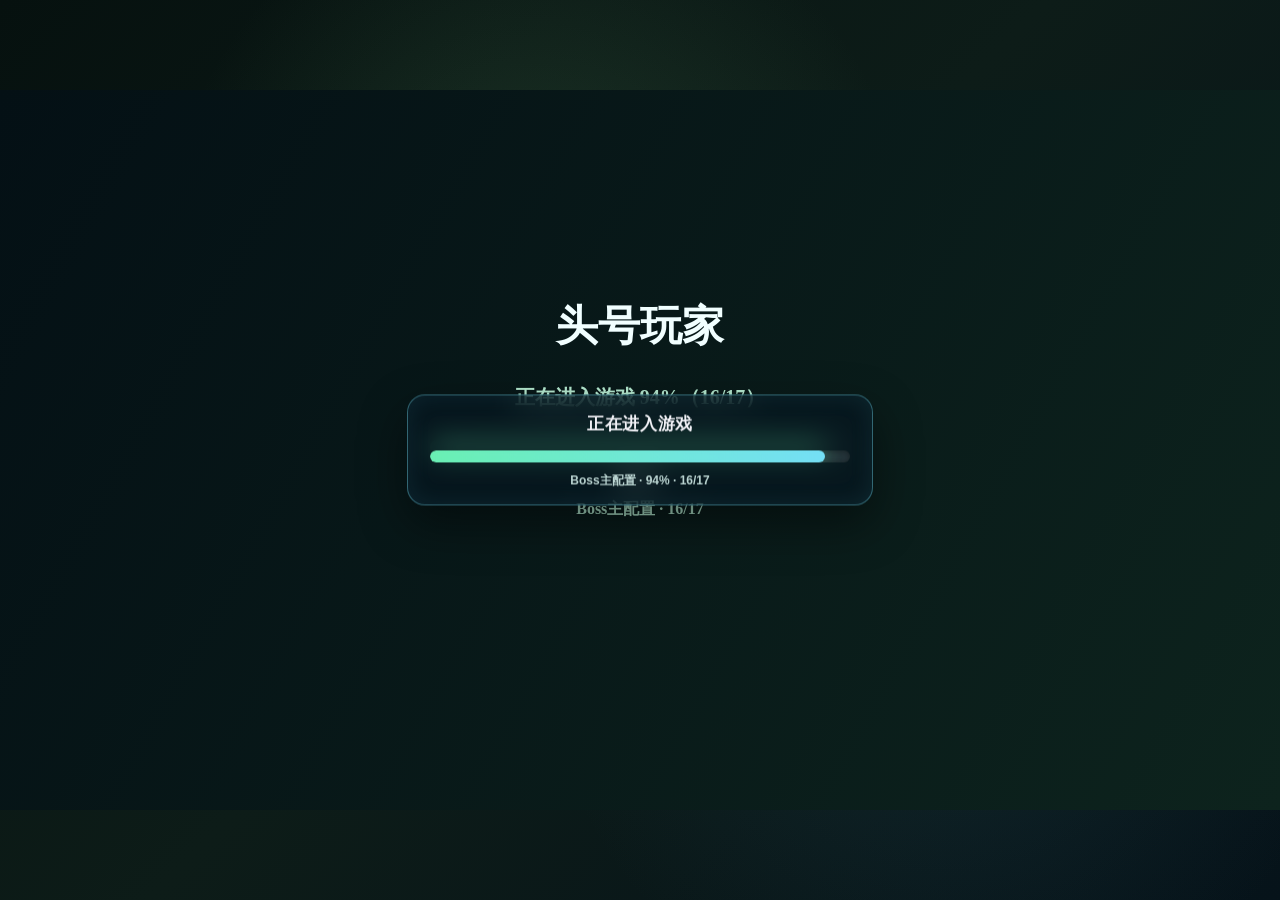
==== commit 47598305: "Add files via upload" ====
--- a/index.html
+++ b/index.html
@@ -27,7 +27,7 @@
     例如改成：./styles.css?v=20260704-v76-ui
     这样手机和浏览器才不会继续读取旧样式缓存。
   -->
-  <link rel="stylesheet" href="./styles.css?v=20260706-v156-portrait-premium">
+  <link rel="stylesheet" href="./styles.css?v=20260708-v171-boss-top-center">
 </head>
 <body>
   <main id="app" aria-label="头号玩家">
@@ -40,22 +40,34 @@
 
     <!--
       手机触控层：
-      - 竖屏手机端改为双手操作：
-        1）左手固定摇杆：固定在左下角，360° 全方向移动；
-        2）全屏单击：按点击位置发射；
-        3）全屏拖动：拖动瞄准，松手发射；
-        4）全屏双击：闪现。
-      - 横屏模式仍保留传统摇杆 + 按钮方案。
+      - 左下角移动摇杆：只显示拖动圆，不显示大轮盘；拖动圆与闪现/发射按钮等大。
+      - 右下角按钮：闪现放上方，发射放下方。
+      - 发射/闪现按钮等大，交互动画与移动轮盘一致：按下高亮、拖拽偏移、松手回中并触发。
+      - 已取消：全屏点击攻击、双击闪现、全屏拖拽瞄准。
      
-      【自己可以改】按钮显示文字，比如“闪避”改成“闪现”。
-      【不要随便改】data-action="dash/fullscreen/resume/restart"，除非 game.js 里也同步改。
+      【不要随便改】data-action="fire/dash/book"，除非 game.js 里也同步改。
     -->
     <div id="touchLayer" aria-hidden="true">
       <div class="stick-zone" id="moveZone">
         <span>移动</span>
         <div class="stick-knob" id="moveKnob"></div>
       </div>
-      <div id="rightGestureZone" class="right-gesture-zone"></div>
+      <div class="touch-buttons">
+        <button type="button" data-action="dash">闪现</button>
+        <button type="button" data-action="fire">发射</button>
+        <button type="button" data-action="book">图鉴</button>
+      </div>
+    </div>
+
+    <!--
+      手机系统按钮：
+      按规范，手机端不显示暂停按钮，所以这里只有全屏、继续、重开。
+      data-action 同样对应 game.js 的 runTouchAction()。
+    -->
+    <div id="mobileSystemControls" aria-label="手机快捷控制">
+      <button type="button" id="mobileFullscreenBtn" data-action="fullscreen">全屏</button>
+      <button type="button" id="mobileResumeBtn" data-action="resume">继续</button>
+      <button type="button" id="mobileRestartBtn" data-action="restart">重开</button>
     </div>
 
     <!--
@@ -63,7 +75,11 @@
       boot() 和 startGame() 会动态修改这里的内容。
       你可以改默认文字，但真正加载中的文字主要在 game.js 里。
     -->
-    <div id="loading" role="status">加载词库与素材...</div>
+    <div id="loading" role="status" aria-live="polite">
+      <div class="loading-title">正在加载...</div>
+      <div class="loading-bar" aria-hidden="true"><div class="loading-bar-fill"></div></div>
+      <div class="loading-meta">准备资源 · 0%</div>
+    </div>
   </main>
 
   <!--
@@ -71,7 +87,7 @@
     defer 表示等 HTML 解析完成后再执行，避免 game.js 找不到 canvas/loading 元素。
     正式改 game.js 后，建议同步改这里的 v=xxx。
   -->
-  <script src="./game.js?v=20260706-v156-portrait-premium" defer></script>
+  <script src="./game.js?v=20260708-v171-boss-top-center" defer></script>
 
   <script>
     // Service Worker 缓存开关。
@@ -82,7 +98,7 @@
     if ("serviceWorker" in navigator && location.protocol !== "file:" && !skipServiceWorker) {
       window.addEventListener("load", () => {
         // 正式改 sw.js 后，也要同步改这里的 v=xxx。
-        navigator.serviceWorker.register("./sw.js?v=20260706-v156-portrait-premium").catch(console.warn);
+        navigator.serviceWorker.register("./sw.js?v=20260708-v171-boss-top-center").catch(console.warn);
       });
     }
   </script>
--- a/styles.css
+++ b/styles.css
@@ -4,7 +4,7 @@
   width: 100%;
   height: 100%;
   overflow: hidden;
-  background: #000000;
+  background: #000;
   color: #f2f2f7;
   font-family: "Microsoft YaHei UI", "PingFang SC", "Segoe UI", sans-serif;
   touch-action: none;
@@ -19,31 +19,90 @@
   align-items: center;
   justify-content: center;
   background:
-    linear-gradient(180deg, #000000 0%, #08080a 100%);
+    radial-gradient(circle at 42% 28%, rgba(81, 134, 91, .26), transparent 38%),
+    radial-gradient(circle at 74% 70%, rgba(52, 105, 123, .18), transparent 36%),
+    linear-gradient(135deg, #06110f 0%, #0d1c18 48%, #06131a 100%);
 }
 
 #game {
   width: min(100vw, calc(100vh * 16 / 9));
   height: min(100vh, calc(100vw * 9 / 16));
   display: block;
+  filter: saturate(1.04) contrast(1.02);
+}
+
+body[data-play-orientation="portrait"] #game {
+  width: min(100vw, calc(100vh * 9 / 16));
+  height: min(100vh, calc(100vw * 16 / 9));
+}
+
+body[data-play-orientation="landscape"] #game {
+  width: min(100vw, calc(100vh * 16 / 9));
+  height: min(100vh, calc(100vw * 9 / 16));
+}
+
+body[data-play-orientation="portrait"] #app {
+  background: radial-gradient(circle at 50% 18%, #1a2b35 0, #071014 60%);
 }
 
 #loading {
+  --loading-progress: 0%;
   position: absolute;
   left: 50%;
   top: 50%;
   transform: translate(-50%, -50%);
-  padding: 14px 18px;
-  border: 1px solid rgba(58,58,60,.92);
-  border-radius: 16px;
-  background: linear-gradient(180deg, rgba(36,36,38,.94), rgba(28,28,30,.96));
-  backdrop-filter: blur(18px) saturate(140%);
-  box-shadow: 0 12px 24px rgba(0,0,0,.20), inset 0 1px 0 rgba(255,255,255,.05);
+  width: min(420px, calc(100vw - 48px));
+  padding: 18px 22px 16px;
+  border: 1px solid rgba(121, 232, 255, .38);
+  border-radius: 18px;
+  background: rgba(8, 22, 33, .66);
+  backdrop-filter: blur(14px) saturate(1.3);
+  -webkit-backdrop-filter: blur(14px) saturate(1.3);
+  box-shadow: 0 18px 48px rgba(0,0,0,.46), inset 0 0 24px rgba(105, 230, 255, .08);
   color: #f2f2f7;
   font-weight: 700;
+  z-index: 5;
+}
+
+.loading-title {
+  font-size: 17px;
+  line-height: 1.35;
+  text-align: center;
+  letter-spacing: .03em;
+}
+
+.loading-bar {
+  position: relative;
+  height: 12px;
+  margin-top: 14px;
+  overflow: hidden;
+  border-radius: 999px;
+  background: rgba(255, 255, 255, .11);
+  box-shadow: inset 0 1px 5px rgba(0, 0, 0, .32);
+}
+
+.loading-bar-fill {
+  width: var(--loading-progress);
+  min-width: 0;
+  height: 100%;
+  border-radius: inherit;
+  background: linear-gradient(90deg, rgba(112, 255, 190, .92), rgba(121, 232, 255, .95));
+  box-shadow: 0 0 18px rgba(112, 255, 190, .42);
+  transition: width .16s ease-out;
+}
+
+.loading-meta {
+  margin-top: 10px;
+  color: rgba(218, 245, 240, .86);
+  font-size: 12px;
+  font-weight: 700;
+  line-height: 1.35;
+  text-align: center;
 }
 
 #touchLayer {
+  --mobile-action-size: 88px;
+  --mobile-action-gap: 12px;
   position: absolute;
   inset: 0;
   pointer-events: none;
@@ -56,16 +115,18 @@
 
 .stick-zone {
   position: absolute;
+  left: max(24px, env(safe-area-inset-left));
   bottom: max(22px, env(safe-area-inset-bottom));
   width: clamp(122px, 18vw, 168px);
   height: clamp(122px, 18vw, 168px);
   border-radius: 50%;
-  border: 2px solid rgba(117, 218, 255, 0.28);
-  background:
-    radial-gradient(circle at 50% 50%, rgba(117, 218, 255, 0.18), rgba(8, 20, 28, 0.18) 58%, rgba(8, 20, 28, 0.06));
-  box-shadow: inset 0 0 22px rgba(92, 206, 255, 0.16), 0 10px 28px rgba(0, 0, 0, 0.22);
+  border: 1px solid rgba(186, 233, 203, .42);
+  background: radial-gradient(circle at 50% 50%, rgba(214, 246, 209, .14), rgba(22, 50, 45, .30) 58%, rgba(9, 18, 20, .12));
+  box-shadow: inset 0 0 22px rgba(112, 232, 255, .16), 0 14px 30px rgba(0,0,0,.36);
   pointer-events: auto;
   touch-action: none;
+  backdrop-filter: blur(10px) saturate(1.2);
+  -webkit-backdrop-filter: blur(10px) saturate(1.2);
 }
 
 .stick-zone span {
@@ -73,160 +134,139 @@
   left: 50%;
   top: 50%;
   transform: translate(-50%, -50%);
-  color: rgba(238, 248, 250, 0.34);
+  color: rgba(238, 248, 250, .34);
   font-size: 12px;
   font-weight: 800;
-}
-
-#moveZone {
-  left: max(24px, env(safe-area-inset-left));
+  pointer-events: none;
 }
 
 .stick-knob {
   position: absolute;
   left: 50%;
   top: 50%;
-  width: 48px;
-  height: 48px;
-  margin: -24px;
+  width: var(--mobile-action-size);
+  height: var(--mobile-action-size);
+  margin: calc(var(--mobile-action-size) / -2);
   border-radius: 50%;
-  border: 2px solid rgba(234, 245, 250, 0.62);
-  background: rgba(120, 220, 255, 0.18);
-  box-shadow: 0 10px 28px rgba(0, 0, 0, 0.44);
-}
-
-.stick-knob::after {
-  content: "";
-  position: absolute;
-  left: 16px;
-  top: 16px;
-  width: 12px;
-  height: 12px;
+  border: 1px solid rgba(238, 252, 255, .50);
+  background: rgba(120, 220, 255, .22);
+  box-shadow: 0 6px 18px rgba(0,0,0,.28);
+  opacity: .82;
+  pointer-events: none;
+  backdrop-filter: none;
+  -webkit-backdrop-filter: none;
+  transition: transform .04s linear, filter .12s ease, opacity .12s ease;
+}
+
+
+.touch-buttons {
+  position: absolute;
+  right: max(18px, env(safe-area-inset-right));
+  bottom: max(28px, env(safe-area-inset-bottom));
+  width: var(--mobile-action-size);
+  height: calc(var(--mobile-action-size) * 2 + var(--mobile-action-gap));
+  pointer-events: none;
+  z-index: 9;
+}
+
+.touch-buttons button {
+  --stick-x: 0px;
+  --stick-y: 0px;
+  position: absolute;
+  right: 0;
+  width: var(--mobile-action-size);
+  height: var(--mobile-action-size);
+  min-width: 0;
+  border: 1px solid rgba(238, 252, 255, .50);
   border-radius: 50%;
-  background: #f3cf62;
-}
-
-.touch-buttons {
-  position: absolute;
-  right: max(14px, env(safe-area-inset-right));
-  bottom: max(12px, env(safe-area-inset-bottom));
-  width: 350px;
-  height: 238px;
-  pointer-events: none;
-}
-
-.touch-buttons button {
-  position: absolute;
-  width: 68px;
-  height: 68px;
-  min-width: 0;
-  border: 2px solid rgba(182, 222, 244, 0.58);
-  border-radius: 50%;
+  background: rgba(120, 220, 255, .22);
+  color: rgba(244, 255, 247, .92);
+  font: inherit;
+  font-size: 15px;
+  font-weight: 900;
+  line-height: 1.08;
+  opacity: .82;
+  overflow: hidden;
+  pointer-events: auto;
+  touch-action: none;
+  -webkit-tap-highlight-color: transparent;
+  text-shadow: 0 1px 4px rgba(0,0,0,.86);
+  box-shadow: 0 6px 18px rgba(0,0,0,.28);
+  backdrop-filter: none;
+  -webkit-backdrop-filter: none;
+  transform: translate(var(--stick-x), var(--stick-y));
+  transition: transform .04s linear, filter .12s ease, opacity .12s ease;
+}
+
+.touch-buttons button:active,
+.touch-buttons button.is-active {
+  opacity: 1;
+  filter: brightness(1.15);
+}
+
+.touch-buttons button[data-action="dash"] {
+  bottom: calc(var(--mobile-action-size) + var(--mobile-action-gap));
+}
+
+.touch-buttons button[data-action="fire"] {
+  bottom: 0;
+}
+
+
+.touch-buttons button[data-action="book"] {
+  display: none !important;
+}
+
+.touch-buttons button[data-action="book"]:disabled {
+  opacity: .34;
+  filter: grayscale(.45);
+}
+
+#mobileSystemControls {
+  position: absolute;
+  top: max(12px, env(safe-area-inset-top));
+  left: max(12px, env(safe-area-inset-left));
+  z-index: 12;
+  display: none;
+  flex-direction: row;
+  flex-wrap: wrap;
+  gap: 8px;
+  pointer-events: auto;
+}
+
+#mobileSystemControls button {
+  min-width: 60px;
+  height: 38px;
+  padding: 0 12px;
+  border: 1px solid rgba(202, 239, 215, .44);
+  border-radius: 14px;
   background:
-    radial-gradient(circle at 38% 28%, rgba(255, 255, 255, 0.26), rgba(70, 129, 163, 0.48) 42%, rgba(13, 36, 50, 0.72));
-  color: #f3f8fa;
+    linear-gradient(145deg, rgba(255,255,255,.15), rgba(255,255,255,.04)),
+    rgba(8, 24, 27, .66);
+  color: #eaffff;
   font: inherit;
   font-size: 13px;
   font-weight: 800;
-  line-height: 1.08;
-  pointer-events: auto;
-  touch-action: none;
-  text-shadow: 0 1px 4px rgba(0, 0, 0, 0.86);
-  box-shadow: inset 0 0 16px rgba(255, 255, 255, 0.1), 0 8px 22px rgba(0, 0, 0, 0.34);
-}
-
-.touch-buttons button:active {
-  filter: brightness(1.18);
-  transform: scale(0.96);
-}
-
-.touch-buttons button[data-action="dash"] {
-  right: 154px;
-  bottom: 16px;
-  background:
-    radial-gradient(circle at 38% 30%, rgba(255, 255, 255, 0.3), rgba(255, 214, 77, 0.7) 38%, rgba(88, 66, 18, 0.82));
-}
-
-@media (hover: hover) and (pointer: fine) and (min-width: 760px) {
-  #touchLayer {
-    display: none;
-  }
-}
-
-@media (orientation: portrait) {
-  .stick-zone {
-    bottom: max(24px, env(safe-area-inset-bottom));
-    width: min(34vw, 150px);
-    height: min(34vw, 150px);
-  }
-
-  .touch-buttons {
-    right: max(8px, env(safe-area-inset-right));
-    bottom: max(10px, env(safe-area-inset-bottom));
-    width: min(58vw, 300px);
-    height: 228px;
-  }
-
-  .touch-buttons button[data-action="dash"] {
-    right: 112px;
-    bottom: 14px;
-  }
-}
-
-/* v4 mobile control cleanup: no interact button, no right aim wheel, no shield button. */
-#mobileSystemControls {
-  position: absolute;
-  top: max(12px, env(safe-area-inset-top));
-  right: max(12px, env(safe-area-inset-right));
-  z-index: 12;
-  display: none;
-  flex-direction: column;
-  gap: 8px;
-  pointer-events: auto;
-}
-
-#mobileSystemControls button {
-  min-width: 58px;
-  height: 38px;
-  padding: 0 12px;
-  border: 1px solid rgba(192, 232, 255, 0.62);
-  border-radius: 999px;
-  background: rgba(12, 31, 44, 0.76);
-  color: #effaff;
-  font: inherit;
-  font-size: 14px;
-  font-weight: 800;
-  letter-spacing: 0.02em;
   pointer-events: auto;
   touch-action: manipulation;
   -webkit-tap-highlight-color: transparent;
-  text-shadow: 0 1px 4px rgba(0, 0, 0, 0.82);
-  box-shadow: 0 8px 22px rgba(0, 0, 0, 0.28), inset 0 0 12px rgba(255, 255, 255, 0.08);
+  text-shadow: 0 1px 5px rgba(0,0,0,.75);
+  box-shadow: 0 10px 24px rgba(0,0,0,.32), inset 0 0 14px rgba(255,255,255,.06);
+  backdrop-filter: blur(10px) saturate(1.25);
+  -webkit-backdrop-filter: blur(10px) saturate(1.25);
 }
 
 #mobileSystemControls button:active {
-  transform: scale(0.96);
-  filter: brightness(1.14);
-}
-
-#mobileResumeBtn {
+  filter: brightness(1.22);
+  transform: scale(.96);
+}
+
+#mobileResumeBtn,
+#mobileRestartBtn {
   display: none !important;
-  background: rgba(56, 117, 73, 0.86) !important;
-  border-color: rgba(170, 255, 179, 0.72) !important;
-}
-
-body[data-game-mode="paused"] #mobileSystemControls #mobileResumeBtn {
-  display: inline-flex !important;
-  align-items: center;
-  justify-content: center;
-}
-
-#mobileSystemControls #mobileRestartBtn {
-  display: none !important;
-  background: rgba(117, 76, 40, 0.86) !important;
-  border-color: rgba(255, 211, 133, 0.72) !important;
-}
-
+}
+
+body[data-game-mode="paused"] #mobileSystemControls #mobileResumeBtn,
 body[data-game-mode="playing"] #mobileSystemControls #mobileRestartBtn,
 body[data-game-mode="paused"] #mobileSystemControls #mobileRestartBtn {
   display: inline-flex !important;
@@ -234,6 +274,13 @@
   justify-content: center;
 }
 
+@media (hover: hover) and (pointer: fine) and (min-width: 760px) {
+  #touchLayer,
+  #mobileSystemControls {
+    display: none !important;
+  }
+}
+
 @media (hover: none), (pointer: coarse), (max-width: 900px) {
   #mobileSystemControls {
     display: flex;
@@ -242,34 +289,60 @@
   body[data-game-mode="playing"] #touchLayer {
     display: block;
   }
-
-  .touch-buttons {
-    right: max(14px, env(safe-area-inset-right));
-    bottom: max(12px, env(safe-area-inset-bottom));
-    width: 216px;
-    height: 156px;
-  }
-
-  .touch-buttons button[data-action="dash"] {
-    right: 122px;
-    bottom: 12px;
-    width: 72px;
-    height: 72px;
-  }
-}
-
-@media (orientation: portrait) {
-  .touch-buttons {
-    width: 206px;
-    height: 148px;
-  }
-
-  .touch-buttons button[data-action="dash"] {
-    right: 112px;
-    bottom: 10px;
-    width: 68px;
-    height: 68px;
-  }
+}
+
+body[data-play-orientation="portrait"] #moveZone {
+  left: max(20px, env(safe-area-inset-left));
+  bottom: max(36px, env(safe-area-inset-bottom));
+  width: 180px;
+  height: 180px;
+  border: 0 !important;
+  background: transparent !important;
+  box-shadow: none !important;
+  backdrop-filter: none !important;
+  -webkit-backdrop-filter: none !important;
+  opacity: 1;
+}
+
+body[data-play-orientation="portrait"] #moveZone span,
+body[data-play-orientation="portrait"] #moveZone::before {
+  display: none !important;
+}
+
+body[data-play-orientation="portrait"] #moveZone.is-active .stick-knob {
+  opacity: 1;
+  filter: brightness(1.15);
+}
+
+body[data-play-orientation="portrait"] #touchLayer {
+  --mobile-action-size: 82px;
+  --mobile-action-gap: 12px;
+}
+
+body[data-play-orientation="portrait"] .touch-buttons {
+  right: max(18px, env(safe-area-inset-right));
+  bottom: max(34px, env(safe-area-inset-bottom));
+  display: block !important;
+}
+
+body[data-play-orientation="portrait"] .touch-buttons button {
+  font-size: 15px;
+}
+
+body[data-play-orientation="portrait"] #mobileSystemControls {
+  top: max(10px, env(safe-area-inset-top));
+  left: max(10px, env(safe-area-inset-left));
+  flex-direction: row;
+  gap: 8px;
+}
+
+body[data-play-orientation="portrait"] #mobileSystemControls button {
+  min-width: 54px;
+  height: 36px;
+  padding: 0 10px;
+  border-radius: 15px;
+  background: rgba(16, 30, 48, .36);
+  border-color: rgba(220, 245, 255, .14);
 }
 
 #app:fullscreen,
@@ -290,275 +363,6 @@
   object-fit: contain;
 }
 
-/* v19 UI polish */
-#app {
-  background: radial-gradient(circle at 50% 35%, #16202a 0, #091117 62%, #060b10 100%);
-}
-
-#loading {
-  padding: 16px 22px;
-  border: 1px solid rgba(181, 223, 245, 0.22);
-  border-radius: 14px;
-  background: rgba(7, 13, 18, 0.88);
-  box-shadow: 0 14px 40px rgba(0,0,0,.35);
-}
-
-.stick-zone {
-  border-color: rgba(163, 223, 248, 0.34);
-  background: radial-gradient(circle at 50% 50%, rgba(118, 208, 248, 0.2), rgba(8, 20, 28, 0.28) 56%, rgba(8, 20, 28, 0.08));
-}
-
-.stick-knob {
-  width: 52px;
-  height: 52px;
-  margin: -26px;
-  border-radius: 50%;
-  background: linear-gradient(180deg, rgba(166,232,255,.35), rgba(85,177,214,.18));
-}
-
-.touch-buttons {
-  width: 264px;
-  height: 184px;
-  right: max(16px, env(safe-area-inset-right));
-  bottom: max(16px, env(safe-area-inset-bottom));
-}
-
-.touch-buttons button {
-  border-radius: 22px;
-  backdrop-filter: blur(6px);
-  -webkit-backdrop-filter: blur(6px);
-}
-
-.touch-buttons button[data-action="dash"] {
-  right: 128px;
-  bottom: 12px;
-  width: 82px;
-  height: 82px;
-  border-radius: 24px;
-}
-
-#mobileSystemControls {
-  top: max(12px, env(safe-area-inset-top));
-  right: max(12px, env(safe-area-inset-right));
-  flex-direction: row;
-  flex-wrap: wrap;
-  justify-content: flex-end;
-  gap: 10px;
-  max-width: 260px;
-}
-
-#mobileSystemControls button {
-  min-width: 68px;
-  height: 40px;
-  padding: 0 14px;
-  border-radius: 14px;
-  background: rgba(8, 18, 27, 0.84);
-  box-shadow: 0 10px 24px rgba(0, 0, 0, 0.32), inset 0 0 14px rgba(255,255,255,.06);
-}
-
-@media (hover: none), (pointer: coarse), (max-width: 900px) {
-  .touch-buttons {
-    width: 248px;
-    height: 178px;
-  }
-  .touch-buttons button[data-action="dash"] {
-    width: 78px;
-    height: 78px;
-  }
-}
-
-@media (orientation: portrait) {
-  .touch-buttons {
-    width: 236px;
-    height: 170px;
-  }
-  .touch-buttons button[data-action="dash"] {
-    width: 74px;
-    height: 74px;
-  }
-}
-
-/* v20: 右上角头像作为设置入口，手机系统按钮移到左上避免遮挡头像 */
-#mobileSystemControls {
-  left: max(12px, env(safe-area-inset-left));
-  right: auto;
-  justify-content: flex-start;
-}
-
-#mobileSystemControls button {
-  min-width: 62px;
-  height: 38px;
-}
-
-/* v24 科技感 + 磨砂玻璃质感 */
-#app {
-  background:
-    radial-gradient(circle at 50% 32%, rgba(18, 72, 98, .34), transparent 42%),
-    linear-gradient(135deg, #040b12 0%, #091521 48%, #021016 100%);
-}
-
-#loading {
-  border-radius: 16px;
-  border-color: rgba(121, 232, 255, .38);
-  background: rgba(8, 22, 33, .62);
-  backdrop-filter: blur(14px) saturate(1.3);
-  -webkit-backdrop-filter: blur(14px) saturate(1.3);
-  box-shadow: 0 18px 48px rgba(0,0,0,.46), inset 0 0 24px rgba(105, 230, 255, .08);
-}
-
-.stick-zone,
-.touch-buttons button,
-#mobileSystemControls button {
-  backdrop-filter: blur(14px) saturate(1.35);
-  -webkit-backdrop-filter: blur(14px) saturate(1.35);
-}
-
-.stick-zone {
-  border-color: rgba(112, 232, 255, .38);
-  background:
-    radial-gradient(circle at 50% 50%, rgba(128, 234, 255, .16), rgba(12, 30, 44, .28) 58%, rgba(9, 18, 28, .10));
-  box-shadow: inset 0 0 22px rgba(112, 232, 255, .16), 0 14px 30px rgba(0,0,0,.36);
-}
-
-.stick-knob {
-  border-color: rgba(223, 252, 255, .68);
-  background: linear-gradient(180deg, rgba(210, 250, 255, .36), rgba(72, 202, 239, .22));
-  box-shadow: 0 12px 30px rgba(0,0,0,.44), inset 0 0 16px rgba(122,232,255,.12);
-}
-
-.touch-buttons button {
-  border: 1px solid rgba(134, 230, 255, .45);
-  border-radius: 22px;
-  background:
-    linear-gradient(145deg, rgba(255,255,255,.18), rgba(255,255,255,.04)),
-    rgba(8, 25, 38, .50);
-  color: #effcff;
-  box-shadow: 0 12px 30px rgba(0,0,0,.36), inset 0 0 18px rgba(121, 232, 255, .08);
-}
-
-.touch-buttons button[data-action="dash"] {
-  border-color: rgba(133, 255, 215, .55);
-  background:
-    linear-gradient(145deg, rgba(255,255,255,.18), rgba(255,255,255,.04)),
-    radial-gradient(circle at 35% 25%, rgba(111,255,217,.28), rgba(8,63,74,.58) 58%, rgba(7,23,38,.72));
-}
-
-#mobileSystemControls button {
-  border-color: rgba(134, 230, 255, .40);
-  background:
-    linear-gradient(145deg, rgba(255,255,255,.15), rgba(255,255,255,.04)),
-    rgba(7, 22, 34, .56);
-}
-
-.touch-buttons button:active,
-#mobileSystemControls button:active {
-  filter: brightness(1.22);
-  transform: scale(.96);
-}
-
-#mobileSystemControls button {
-  border-radius: 16px;
-  color: #eaffff;
-  text-shadow: 0 1px 5px rgba(0,0,0,.75);
-}
-
-/* v40: softer art direction and steadier mobile controls */
-#app {
-  background:
-    radial-gradient(circle at 42% 28%, rgba(81, 134, 91, .26), transparent 38%),
-    radial-gradient(circle at 74% 70%, rgba(52, 105, 123, .18), transparent 36%),
-    linear-gradient(135deg, #06110f 0%, #0d1c18 48%, #06131a 100%);
-}
-
-#game {
-  filter: saturate(1.04) contrast(1.02);
-}
-
-.stick-zone {
-  border-color: rgba(186, 233, 203, .42);
-  background:
-    radial-gradient(circle at 50% 50%, rgba(214, 246, 209, .14), rgba(22, 50, 45, .30) 58%, rgba(9, 18, 20, .12));
-}
-
-.stick-knob::after {
-  background: #ffe08a;
-}
-
-.touch-buttons {
-  width: 252px;
-  height: 180px;
-}
-
-.touch-buttons button {
-  border-color: rgba(202, 239, 215, .46);
-  color: #f4fff7;
-  background:
-    linear-gradient(145deg, rgba(255,255,255,.18), rgba(255,255,255,.05)),
-    rgba(11, 31, 29, .54);
-}
-
-.touch-buttons button[data-action="dash"] {
-  border-color: rgba(151, 241, 206, .62);
-  background:
-    linear-gradient(145deg, rgba(255,255,255,.19), rgba(255,255,255,.05)),
-    radial-gradient(circle at 35% 25%, rgba(134,245,199,.32), rgba(33,94,72,.62) 58%, rgba(8,30,32,.76));
-}
-
-#mobileSystemControls {
-  top: max(12px, env(safe-area-inset-top));
-  left: max(12px, env(safe-area-inset-left));
-  right: auto;
-  max-width: min(50vw, 260px);
-  gap: 8px;
-}
-
-#mobileSystemControls button {
-  min-width: 60px;
-  height: 38px;
-  border-radius: 14px;
-  border-color: rgba(202, 239, 215, .44);
-  background:
-    linear-gradient(145deg, rgba(255,255,255,.15), rgba(255,255,255,.04)),
-    rgba(8, 24, 27, .66);
-}
-
-body[data-game-mode="playing"] #mobileSystemControls,
-body[data-game-mode="paused"] #mobileSystemControls {
-  top: max(58px, calc(env(safe-area-inset-top) + 58px));
-  flex-direction: column;
-  align-items: flex-start;
-  max-width: 72px;
-}
-
-/* v52 mobile controls + forced landscape */
-.stick-zone,
-.touch-buttons button {
-  opacity: 0.58;
-}
-
-.stick-zone:active,
-.touch-buttons button:active {
-  opacity: 0.78;
-}
-
-.touch-buttons button,
-.touch-buttons button[data-action="dash"],
-
-.touch-buttons button[data-action="dash"] {
-  width: 72px !important;
-  height: 72px !important;
-  right: 120px !important;
-  bottom: 16px !important;
-}
-
-@media (hover: none), (pointer: coarse), (max-width: 900px) {
-  .touch-buttons {
-    width: 224px !important;
-    height: 166px !important;
-  }
-}
-
-/* 安卓浏览器不自动旋转时，进入全屏后用CSS强制横屏兜底 */
 @media (orientation: portrait) {
   body[data-fullscreen="1"][data-force-landscape="1"] #app {
     inset: auto !important;
@@ -577,51 +381,8 @@
     max-width: 100vh !important;
     max-height: 100vw !important;
   }
-
-  body[data-fullscreen="1"][data-force-landscape="1"] #touchLayer,
-  body[data-fullscreen="1"][data-force-landscape="1"] #mobileSystemControls,
-  body[data-fullscreen="1"][data-force-landscape="1"] #loading {
-    transform-origin: center center;
-  }
-}
-
-/* v110：竖屏手机模式。不是横屏画面硬缩放，而是使用 9:16 画布比例。 */
-body[data-play-orientation="portrait"] #game {
-  width: min(100vw, calc(100vh * 9 / 16));
-  height: min(100vh, calc(100vw * 16 / 9));
-}
-
-body[data-play-orientation="landscape"] #game {
-  width: min(100vw, calc(100vh * 16 / 9));
-  height: min(100vh, calc(100vw * 9 / 16));
-}
-
-body[data-play-orientation="portrait"] #app {
-  background: radial-gradient(circle at 50% 18%, #1a2b35 0, #071014 60%);
-}
-
-body[data-play-orientation="portrait"] .stick-zone {
-  left: max(18px, env(safe-area-inset-left));
-  bottom: max(24px, env(safe-area-inset-bottom));
-  width: min(34vw, 148px);
-  height: min(34vw, 148px);
-}
-
-body[data-play-orientation="portrait"] .touch-buttons {
-  right: max(10px, env(safe-area-inset-right));
-  bottom: max(18px, env(safe-area-inset-bottom));
-  width: 232px !important;
-  height: 188px !important;
-}
-
-body[data-play-orientation="portrait"] .touch-buttons button[data-action="dash"] {
-  right: 112px !important;
-  bottom: 10px !important;
-  width: 70px !important;
-  height: 70px !important;
-}
-
-/* 竖屏模式不再强制横屏旋转。 */
+}
+
 body[data-play-orientation="portrait"][data-fullscreen="1"][data-force-landscape="1"] #app {
   inset: 0 !important;
   left: auto !important;
@@ -637,494 +398,3 @@
   max-width: none !important;
   max-height: none !important;
 }
-
-/* v132 竖屏双手操作：左手固定摇杆，全屏点击/拖动/双击 */
-.right-gesture-zone {
-  display: none;
-  position: absolute;
-  top: max(74px, calc(env(safe-area-inset-top) + 66px));
-  right: 0;
-  bottom: 0;
-  width: 56vw;
-  pointer-events: auto;
-  touch-action: none;
-  background: transparent;
-  z-index: 4;
-}
-
-.right-gesture-zone.is-active {
-  background: radial-gradient(circle at 72% 72%, rgba(82, 255, 232, 0.07), rgba(0,0,0,0) 34%);
-}
-
-.right-gesture-zone.is-aiming {
-  background: radial-gradient(circle at 70% 68%, rgba(255, 232, 145, 0.10), rgba(0,0,0,0) 38%);
-}
-
-.right-gesture-hint {
-  position: absolute;
-  right: max(14px, env(safe-area-inset-right));
-  bottom: max(24px, env(safe-area-inset-bottom));
-  width: min(44vw, 330px);
-  padding: 9px 12px;
-  border-radius: 18px;
-  text-align: center;
-  font-size: clamp(11px, 2.7vw, 13px);
-  line-height: 1.35;
-  color: rgba(230, 248, 255, 0.62);
-  font-weight: 800;
-  letter-spacing: .02em;
-  background: rgba(14, 28, 48, .18);
-  border: 1px solid rgba(220,245,255,.08);
-  backdrop-filter: blur(8px);
-  -webkit-backdrop-filter: blur(8px);
-  pointer-events: none;
-}
-
-body[data-play-orientation="portrait"] .right-gesture-zone {
-  display: block;
-}
-
-body[data-play-orientation="portrait"] .touch-buttons {
-  display: none !important;
-}
-
-body[data-play-orientation="portrait"] #moveZone {
-  display: block !important;
-  left: 0;
-  top: 0;
-  bottom: auto;
-  width: 50vw;
-  height: 100%;
-  border: 0;
-  background: transparent;
-  box-shadow: none;
-  opacity: 1;
-  --stick-base-x: 90px;
-  --stick-base-y: 78%;
-  --stick-knob-x: 0px;
-  --stick-knob-y: 0px;
-}
-
-body[data-play-orientation="portrait"] #moveZone span {
-  display: none;
-}
-
-body[data-play-orientation="portrait"] #moveZone::before {
-  content: "";
-  position: absolute;
-  left: var(--stick-base-x);
-  top: var(--stick-base-y);
-  width: min(32vw, 156px);
-  height: min(32vw, 156px);
-  margin-left: calc(min(32vw, 156px) / -2);
-  margin-top: calc(min(32vw, 156px) / -2);
-  border-radius: 50%;
-  border: 1.5px solid rgba(117, 218, 255, 0.24);
-  background: radial-gradient(circle at 50% 50%, rgba(117, 218, 255, 0.16), rgba(8, 20, 28, 0.12) 58%, rgba(8, 20, 28, 0.03));
-  box-shadow: inset 0 0 20px rgba(92, 206, 255, 0.12), 0 10px 28px rgba(0, 0, 0, 0.16);
-  opacity: 0;
-  transform: scale(.88);
-  transition: opacity .12s ease, transform .12s ease;
-  pointer-events: none;
-}
-
-body[data-play-orientation="portrait"] #moveZone.is-active::before {
-  opacity: .72;
-  transform: scale(1);
-}
-
-body[data-play-orientation="portrait"] #moveZone .stick-knob {
-  left: var(--stick-base-x);
-  top: var(--stick-base-y);
-  opacity: 0;
-  pointer-events: none;
-  transition: opacity .08s ease;
-}
-
-body[data-play-orientation="portrait"] #moveZone.is-active .stick-knob {
-  opacity: .9;
-}
-
-body[data-play-orientation="landscape"] .right-gesture-zone {
-  display: none !important;
-}
-
-body[data-play-orientation="portrait"] #mobileSystemControls {
-  left: max(10px, env(safe-area-inset-left));
-  right: auto;
-  top: max(10px, env(safe-area-inset-top));
-  bottom: auto;
-  flex-direction: row;
-  gap: 8px;
-}
-
-body[data-play-orientation="portrait"] #mobileSystemControls button {
-  min-width: 54px;
-  height: 38px;
-  padding: 0 10px;
-  border-radius: 15px;
-  font-size: 13px;
-  background: rgba(16, 30, 48, .36);
-  border-color: rgba(220, 245, 255, .12);
-  backdrop-filter: blur(10px);
-  -webkit-backdrop-filter: blur(10px);
-}
-
-/* v131: 竖屏固定式左摇杆 + 全屏单击攻击 */
-body[data-play-orientation="portrait"] .right-gesture-zone {
-  display: block !important;
-  left: 0 !important;
-  right: 0 !important;
-  top: 0 !important;
-  bottom: 0 !important;
-  width: auto !important;
-  height: auto !important;
-  z-index: 4 !important;
-  pointer-events: auto !important;
-  touch-action: none !important;
-}
-
-body[data-play-orientation="portrait"] .right-gesture-zone.is-active {
-  background: radial-gradient(circle at var(--tap-x, 50%) var(--tap-y, 54%), rgba(124, 240, 255, 0.08), rgba(0,0,0,0) 30%) !important;
-}
-
-body[data-play-orientation="portrait"] .right-gesture-zone.is-aiming {
-  background: radial-gradient(circle at 50% 60%, rgba(255, 226, 126, 0.10), rgba(0,0,0,0) 38%) !important;
-}
-
-body[data-play-orientation="portrait"] .right-gesture-hint {
-  left: 50% !important;
-  right: auto !important;
-  bottom: max(24px, env(safe-area-inset-bottom)) !important;
-  transform: translateX(-50%) !important;
-  width: min(78vw, 440px) !important;
-  padding: 8px 12px !important;
-  font-size: clamp(10px, 2.5vw, 12px) !important;
-  color: rgba(232, 246, 255, 0.50) !important;
-  background: rgba(18, 30, 52, 0.18) !important;
-  border: 1px solid rgba(200, 230, 255, 0.08) !important;
-}
-
-body[data-play-orientation="portrait"] #moveZone {
-  display: block !important;
-  left: max(22px, env(safe-area-inset-left)) !important;
-  bottom: max(36px, env(safe-area-inset-bottom)) !important;
-  top: auto !important;
-  right: auto !important;
-  width: clamp(132px, 25vw, 168px) !important;
-  height: clamp(132px, 25vw, 168px) !important;
-  border-radius: 50% !important;
-  z-index: 8 !important;
-  pointer-events: auto !important;
-  opacity: 1 !important;
-  border: 1.5px solid rgba(139, 225, 255, 0.34) !important;
-  background:
-    radial-gradient(circle at 50% 50%, rgba(120, 220, 255, 0.20), rgba(34, 42, 88, 0.28) 56%, rgba(12, 18, 36, 0.16)) !important;
-  box-shadow:
-    inset 0 0 26px rgba(130, 220, 255, 0.16),
-    0 12px 28px rgba(0, 0, 0, 0.24),
-    0 0 18px rgba(126, 220, 255, 0.10) !important;
-  backdrop-filter: blur(8px) !important;
-  -webkit-backdrop-filter: blur(8px) !important;
-  --stick-base-x: 50% !important;
-  --stick-base-y: 50% !important;
-}
-
-body[data-play-orientation="portrait"] #moveZone span {
-  display: block !important;
-  color: rgba(232, 248, 255, 0.38) !important;
-  font-size: 12px !important;
-  letter-spacing: .08em !important;
-}
-
-body[data-play-orientation="portrait"] #moveZone::before {
-  content: "" !important;
-  position: absolute !important;
-  inset: 12px !important;
-  left: 12px !important;
-  top: 12px !important;
-  width: auto !important;
-  height: auto !important;
-  margin: 0 !important;
-  border-radius: 50% !important;
-  opacity: .82 !important;
-  transform: none !important;
-  border: 1px solid rgba(226, 246, 255, 0.18) !important;
-  background:
-    radial-gradient(circle at 50% 50%, rgba(255,255,255,.08), rgba(255,255,255,0) 58%),
-    radial-gradient(circle at 50% 50%, rgba(112, 226, 255, 0.13), rgba(0,0,0,0) 70%) !important;
-  box-shadow: inset 0 0 20px rgba(190, 240, 255, 0.08) !important;
-  pointer-events: none !important;
-}
-
-body[data-play-orientation="portrait"] #moveZone.is-active::before {
-  opacity: 1 !important;
-  transform: scale(1.02) !important;
-}
-
-body[data-play-orientation="portrait"] #moveZone .stick-knob {
-  left: 50% !important;
-  top: 50% !important;
-  width: 54px !important;
-  height: 54px !important;
-  margin: -27px !important;
-  opacity: .96 !important;
-  border: 2px solid rgba(242, 252, 255, 0.62) !important;
-  background:
-    radial-gradient(circle at 38% 30%, rgba(255,255,255,.32), rgba(255,255,255,0) 35%),
-    rgba(112, 220, 255, 0.28) !important;
-  box-shadow: 0 10px 24px rgba(0, 0, 0, 0.34), 0 0 18px rgba(136, 230, 255, 0.18) !important;
-  backdrop-filter: blur(8px) !important;
-  -webkit-backdrop-filter: blur(8px) !important;
-  transition: transform .04s linear, filter .12s ease !important;
-}
-
-body[data-play-orientation="portrait"] #moveZone .stick-knob::after {
-  left: 19px !important;
-  top: 19px !important;
-  width: 12px !important;
-  height: 12px !important;
-  background: rgba(255, 226, 136, 0.96) !important;
-  box-shadow: 0 0 10px rgba(255, 226, 136, 0.42) !important;
-}
-
-body[data-play-orientation="portrait"] #moveZone.is-active .stick-knob {
-  opacity: 1 !important;
-  filter: brightness(1.16) !important;
-}
-
-/* v141: 竖屏固定摇杆 + 全屏点击攻击；手机按钮仅保留闪避。 */
-body[data-play-orientation="portrait"] .right-gesture-hint { font-size: 12px; }
-
-/* v142: mobile pause continues by tapping blank space; no continue button. */
-#mobileResumeBtn { display: none !important; }
-body, #app { background: #000 !important; }
-#game { box-shadow: 0 24px 80px rgba(0,0,0,.70) !important; }
-
-/* v149: mobile minimal controls + canvas HUD buttons */
-body[data-play-orientation="portrait"] #mobileSystemControls,
-body[data-play-orientation="portrait"] .touch-buttons,
-body[data-play-orientation="portrait"] .right-gesture-hint {
-  display: none !important;
-}
-
-body[data-play-orientation="portrait"] .right-gesture-zone {
-  display: block !important;
-  left: 0 !important;
-  right: 0 !important;
-  top: 96px !important;
-  bottom: 0 !important;
-  width: auto !important;
-  height: auto !important;
-  z-index: 4 !important;
-  pointer-events: auto !important;
-  touch-action: none !important;
-  background: transparent !important;
-}
-
-body[data-play-orientation="portrait"][data-codex="1"] .right-gesture-zone,
-body[data-play-orientation="portrait"][data-codex="1"] #moveZone {
-  display: none !important;
-}
-
-body[data-play-orientation="portrait"] #moveZone {
-  display: block !important;
-  left: max(22px, env(safe-area-inset-left)) !important;
-  bottom: max(36px, env(safe-area-inset-bottom)) !important;
-  top: auto !important;
-  right: auto !important;
-  width: clamp(132px, 25vw, 160px) !important;
-  height: clamp(132px, 25vw, 160px) !important;
-  border: 0 !important;
-  background: transparent !important;
-  box-shadow: none !important;
-  backdrop-filter: none !important;
-  -webkit-backdrop-filter: none !important;
-  opacity: 1 !important;
-  z-index: 8 !important;
-  pointer-events: auto !important;
-  --stick-base-x: 50% !important;
-  --stick-base-y: 50% !important;
-}
-
-body[data-play-orientation="portrait"] #moveZone span,
-body[data-play-orientation="portrait"] #moveZone::before {
-  display: none !important;
-  content: none !important;
-}
-
-body[data-play-orientation="portrait"] #moveZone .stick-knob {
-  left: var(--stick-base-x) !important;
-  top: var(--stick-base-y) !important;
-  width: 56px !important;
-  height: 56px !important;
-  margin: -28px !important;
-  opacity: .96 !important;
-  border: 2px solid rgba(242, 252, 255, .68) !important;
-  border-radius: 50% !important;
-  background:
-    radial-gradient(circle at 38% 30%, rgba(255,255,255,.38), rgba(255,255,255,0) 36%),
-    rgba(112, 220, 255, .28) !important;
-  box-shadow: 0 10px 24px rgba(0,0,0,.34), 0 0 18px rgba(136,230,255,.18) !important;
-  backdrop-filter: blur(8px) !important;
-  -webkit-backdrop-filter: blur(8px) !important;
-}
-
-body[data-play-orientation="portrait"] #moveZone .stick-knob::after {
-  left: 20px !important;
-  top: 20px !important;
-  width: 12px !important;
-  height: 12px !important;
-  background: rgba(255,226,136,.96) !important;
-  box-shadow: 0 0 10px rgba(255,226,136,.42) !important;
-}
-
-body[data-play-orientation="portrait"] #moveZone.is-active .stick-knob {
-  opacity: 1 !important;
-  filter: brightness(1.16) !important;
-}
-
-/* v151: mobile in-game controls only show one small joystick knob. */
-body[data-game-mode="playing"] #touchLayer { display: block; }
-body[data-play-orientation="portrait"] #mobileSystemControls,
-body[data-play-orientation="landscape"] #mobileSystemControls,
-body[data-play-orientation="portrait"] .touch-buttons,
-body[data-play-orientation="landscape"] .touch-buttons,
-body[data-play-orientation="portrait"] .right-gesture-hint,
-body[data-play-orientation="landscape"] .right-gesture-hint {
-  display: none !important;
-}
-
-body[data-play-orientation="portrait"] #moveZone,
-body[data-play-orientation="landscape"] #moveZone {
-  display: block !important;
-  border: 0 !important;
-  background: transparent !important;
-  box-shadow: none !important;
-  backdrop-filter: none !important;
-  -webkit-backdrop-filter: none !important;
-  pointer-events: auto !important;
-  touch-action: none !important;
-}
-
-body[data-play-orientation="portrait"] #moveZone span,
-body[data-play-orientation="landscape"] #moveZone span,
-body[data-play-orientation="portrait"] #moveZone::before,
-body[data-play-orientation="landscape"] #moveZone::before {
-  display: none !important;
-  content: none !important;
-}
-
-body[data-play-orientation="portrait"] #moveZone .stick-knob,
-body[data-play-orientation="landscape"] #moveZone .stick-knob {
-  width: 54px !important;
-  height: 54px !important;
-  margin: -27px !important;
-  border: 2px solid rgba(242,252,255,.68) !important;
-  border-radius: 50% !important;
-  background:
-    radial-gradient(circle at 38% 30%, rgba(255,255,255,.36), rgba(255,255,255,0) 36%),
-    rgba(112,220,255,.28) !important;
-  box-shadow: 0 10px 24px rgba(0,0,0,.34), 0 0 18px rgba(136,230,255,.16) !important;
-}
-
-/* 历史外框样式：v154 末尾已统一收敛外层视觉 */
-:root {
-  --ui-bg-0: #02050a;
-  --ui-bg-1: #07141d;
-  --ui-accent: #76f0ff;
-  --ui-violet: #a78bff;
-  --ui-gold: #ffd474;
-}
-
-body,
-#app {
-  background:
-    radial-gradient(circle at 22% 18%, rgba(118, 240, 255, .16), transparent 34%),
-    radial-gradient(circle at 82% 76%, rgba(167, 139, 255, .14), transparent 36%),
-    linear-gradient(135deg, var(--ui-bg-0) 0%, var(--ui-bg-1) 52%, #030812 100%) !important;
-}
-
-#app::before {
-  content: "";
-  position: absolute;
-  inset: 0;
-  pointer-events: none;
-  background:
-    linear-gradient(rgba(255,255,255,.026) 1px, transparent 1px),
-    linear-gradient(90deg, rgba(255,255,255,.022) 1px, transparent 1px);
-  background-size: 42px 42px;
-  mask-image: radial-gradient(circle at 50% 46%, rgba(0,0,0,.62), transparent 72%);
-  opacity: .40;
-}
-
-#game {
-  position: relative;
-  z-index: 1;
-  border-radius: clamp(0px, 1.4vw, 18px);
-  box-shadow:
-    0 28px 90px rgba(0, 0, 0, .72),
-    0 0 0 1px rgba(190, 236, 255, .10),
-    0 0 44px rgba(118, 240, 255, .08) !important;
-  background: #02050a;
-  image-rendering: auto;
-}
-
-body[data-play-orientation="portrait"] #game {
-  border-radius: clamp(0px, 3vw, 22px);
-  box-shadow:
-    0 24px 70px rgba(0, 0, 0, .76),
-    0 0 0 1px rgba(190, 236, 255, .10),
-    0 0 34px rgba(167, 139, 255, .10) !important;
-}
-
-#loading {
-  min-width: 180px;
-  text-align: center;
-  letter-spacing: .04em;
-  border-radius: 999px !important;
-  border-color: rgba(118, 240, 255, .40) !important;
-  background:
-    linear-gradient(145deg, rgba(255,255,255,.14), rgba(255,255,255,.04)),
-    rgba(6, 18, 28, .72) !important;
-  box-shadow:
-    0 18px 56px rgba(0,0,0,.54),
-    inset 0 0 26px rgba(118, 240, 255, .10) !important;
-}
-
-body[data-play-orientation="portrait"] #moveZone .stick-knob,
-body[data-play-orientation="landscape"] #moveZone .stick-knob {
-  background:
-    radial-gradient(circle at 35% 28%, rgba(255,255,255,.42), rgba(255,255,255,0) 38%),
-    linear-gradient(145deg, rgba(137,236,255,.42), rgba(167,139,255,.22)) !important;
-  border-color: rgba(242,252,255,.72) !important;
-  box-shadow:
-    0 12px 28px rgba(0,0,0,.36),
-    0 0 22px rgba(118,240,255,.22),
-    inset 0 0 14px rgba(255,255,255,.12) !important;
-}
-
-body[data-play-orientation="portrait"] .right-gesture-zone.is-active,
-body[data-play-orientation="landscape"] .right-gesture-zone.is-active {
-  background: radial-gradient(circle at var(--tap-x, 50%) var(--tap-y, 54%), rgba(118, 240, 255, .09), rgba(0,0,0,0) 32%) !important;
-}
-
-@media (max-width: 760px) {
-  #game { border-radius: 0; }
-}
-
-
-/* v154：统一布局版。减少外层装饰，避免画布外元素抢视觉。 */
-#app {
-  background: #050814;
-}
-#game {
-  filter: none;
-  image-rendering: auto;
-}
-#loading {
-  border-radius: 14px;
-  border-color: rgba(148, 163, 184, .28);
-  background: rgba(15, 23, 42, .92);
-  box-shadow: 0 16px 36px rgba(0,0,0,.28);
-}
